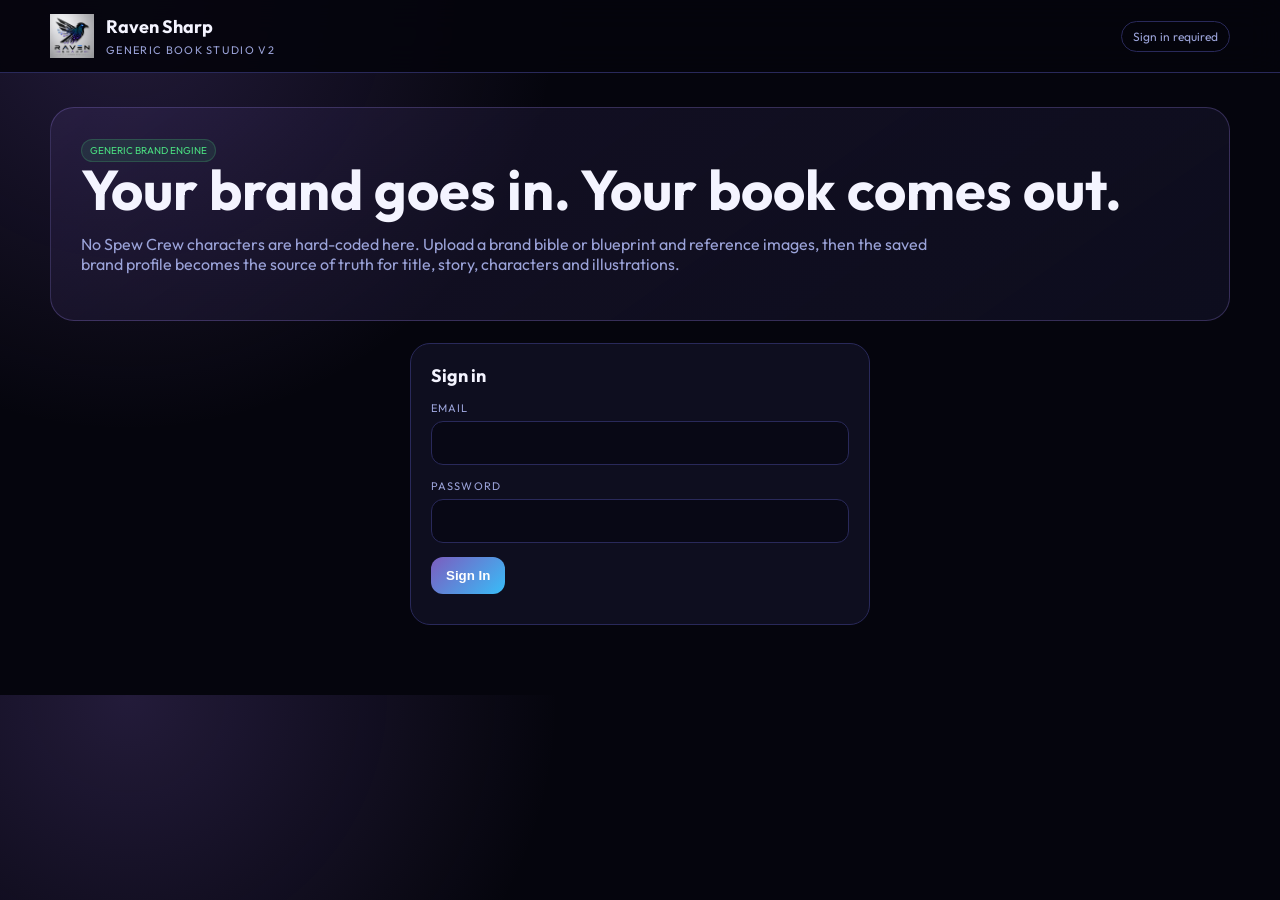
==== studio-v2.html @ b2582fce "Add generic brand-aware Book Creator studio frontend" ====
<!doctype html>
<html lang="en">
<head>
<meta charset="utf-8"><meta name="viewport" content="width=device-width,initial-scale=1">
<title>Raven Sharp Book Studio v2</title>
<link href="https://fonts.googleapis.com/css2?family=Outfit:wght@400;500;600;700;800;900&display=swap" rel="stylesheet">
<style>
:root{--bg:#05050d;--panel:#0e0e1f;--panel2:#171732;--line:#29295a;--text:#f4f4ff;--muted:#9ba3d9;--purple:#7c5cbf;--blue:#38bdf8;--gold:#ffc857;--green:#4ade80}*{box-sizing:border-box}body{margin:0;background:radial-gradient(circle at 10% 0,rgba(124,92,191,.25),transparent 32%),var(--bg);color:var(--text);font-family:Outfit,system-ui,sans-serif}.wrap{width:min(1180px,calc(100% - 28px));margin:auto}header{position:sticky;top:0;z-index:20;background:rgba(5,5,13,.92);backdrop-filter:blur(16px);border-bottom:1px solid var(--line)}.nav{min-height:72px;display:flex;align-items:center;gap:12px}.nav img{width:44px;height:44px;object-fit:contain}.brand b{display:block;font-size:18px}.brand span{font-size:11px;color:var(--muted);text-transform:uppercase;letter-spacing:.12em}.pill{margin-left:auto;border:1px solid var(--line);padding:7px 11px;border-radius:999px;color:var(--muted);font-size:12px}main{padding:34px 0 70px}.hero{padding:30px;border:1px solid rgba(167,139,250,.25);background:linear-gradient(145deg,rgba(124,92,191,.13),rgba(14,14,31,.94));border-radius:24px;margin-bottom:22px}.hero h1{font-size:clamp(32px,5vw,56px);line-height:1;margin:0 0 12px}.hero p{color:var(--muted);max-width:850px}.grid{display:grid;grid-template-columns:360px 1fr;gap:18px}.card{background:var(--panel);border:1px solid var(--line);border-radius:20px;padding:20px;margin-bottom:18px}.card h2{font-size:18px;margin:0 0 14px}.label{display:block;font-size:11px;color:var(--muted);text-transform:uppercase;letter-spacing:.1em;margin:14px 0 6px}input,textarea,select{width:100%;background:#080815;border:1px solid var(--line);color:var(--text);border-radius:12px;padding:11px 12px;font:inherit}textarea{min-height:110px;resize:vertical}.row{display:flex;gap:9px;flex-wrap:wrap}.btn{border:0;border-radius:12px;padding:11px 15px;font-weight:800;background:linear-gradient(135deg,var(--purple),var(--blue));color:#fff;cursor:pointer}.btn.secondary{background:#17172b;border:1px solid var(--line);color:var(--text)}.btn:disabled{opacity:.45}.hidden{display:none}.notice{padding:12px;border-radius:12px;background:rgba(255,200,87,.08);border:1px solid rgba(255,200,87,.22);color:#ffe3a1;font-size:12px;margin:12px 0}.status{font-size:12px;color:var(--muted);margin-top:10px;white-space:pre-wrap}.progress{height:7px;background:#17172b;border-radius:99px;overflow:hidden;margin:10px 0}.progress i{display:block;height:100%;background:linear-gradient(90deg,var(--purple),var(--blue));width:0%;transition:.3s}.refs{display:grid;grid-template-columns:repeat(3,1fr);gap:8px;margin-top:10px}.ref{border:1px solid var(--line);border-radius:12px;padding:6px}.ref img{width:100%;aspect-ratio:1;object-fit:cover;border-radius:8px}.pages{display:grid;gap:12px}.page{border:1px solid var(--line);background:#080815;border-radius:16px;padding:14px;display:grid;grid-template-columns:150px 1fr;gap:14px}.page img{width:150px;height:150px;object-fit:cover;border-radius:12px;background:#111}.page textarea{min-height:85px}.tag{display:inline-flex;background:rgba(74,222,128,.1);color:var(--green);border:1px solid rgba(74,222,128,.2);border-radius:999px;padding:4px 8px;font-size:10px}@media(max-width:850px){.grid{grid-template-columns:1fr}.page{grid-template-columns:1fr}.page img{width:100%;height:auto;aspect-ratio:1}}
</style>
</head>
<body>
<header><div class="wrap nav"><img src="/brands/ravenSharpLogo.png" alt="Raven Sharp"><div class="brand"><b>Raven Sharp</b><span>Generic Book Studio v2</span></div><div class="pill" id="user-pill">Checking account…</div></div></header>
<main class="wrap">
<section class="hero"><span class="tag">GENERIC BRAND ENGINE</span><h1>Your brand goes in. Your book comes out.</h1><p>No Spew Crew characters are hard-coded here. Upload a brand bible or blueprint and reference images, then the saved brand profile becomes the source of truth for title, story, characters and illustrations.</p></section>
<div id="login-card" class="card hidden" style="max-width:460px;margin:auto"><h2>Sign in</h2><label class="label">Email</label><input id="email" type="email"><label class="label">Password</label><input id="password" type="password"><button class="btn" style="margin-top:14px" onclick="login()">Sign In</button><div class="status" id="login-status"></div></div>
<div id="studio" class="grid hidden">
<aside>
<section class="card"><h2>1. Brand profile</h2><label class="label">Saved brand</label><select id="brand-select" onchange="selectBrand()"></select><button class="btn secondary" style="margin-top:9px" onclick="toggleBrandForm()">+ New / edit brand</button><div id="brand-form" class="hidden"><label class="label">Brand name</label><input id="brand-name"><label class="label">Brand bible / rules</label><textarea id="brand-bible"></textarea><div class="row"><div style="flex:1"><label class="label">Primary</label><input type="color" id="primary" value="#7c5cbf"></div><div style="flex:1"><label class="label">Secondary</label><input type="color" id="secondary" value="#38bdf8"></div></div><button class="btn" style="margin-top:10px" onclick="saveBrand()">Save Brand</button></div>
<label class="label">Upload brand bible / blueprint</label><input id="bible-file" type="file" accept=".pdf,.docx,.txt,.md,.json"><button class="btn secondary" style="margin-top:8px" onclick="uploadBible()">Read & Attach Blueprint</button>
<label class="label">Upload reference image</label><input id="ref-file" type="file" accept="image/*"><input id="ref-name" placeholder="Character / style / product name" style="margin-top:7px"><input id="ref-desc" placeholder="Exact visual details to preserve" style="margin-top:7px"><button class="btn secondary" style="margin-top:8px" onclick="uploadReference()">Add Reference</button><div class="refs" id="refs"></div>
<div class="notice">Reference images are used as visual anchors. The written brand bible controls voice, audience, canon, colours and do/don't rules.</div></section>
</aside>
<section>
<div class="card"><h2>2. Create the book</h2><div class="row"><div style="flex:1"><label class="label">Reader / age</label><input id="audience" placeholder="e.g. ages 4–7"></div><div style="width:140px"><label class="label">Pages</label><input id="page-count" type="number" min="4" max="30" value="12"></div></div><label class="label">Book idea</label><textarea id="idea" placeholder="Describe the story, learning goal, theme or book concept. The selected brand bible and reference images will be applied automatically."></textarea><label style="display:flex;align-items:center;gap:8px;color:var(--muted);font-size:13px;margin:10px 0"><input id="make-images" type="checkbox" checked style="width:auto"> Generate illustrations now</label><button class="btn" id="generate-btn" onclick="generateBook()">Generate Brand-Aligned Book</button><div class="progress"><i id="bar"></i></div><div class="status" id="status"></div></div>
<div class="card hidden" id="book-card"><div class="row" style="align-items:center"><div style="flex:1"><label class="label">Book title</label><input id="book-title"></div><button class="btn secondary" onclick="saveBook()">Save Book</button><button class="btn" onclick="sendToVideo()">Send to Video Creator →</button></div><div class="pages" id="pages"></div></div>
</section>
</div>
</main>
<script>
const API='https://web-production-912b2.up.railway.app/api';let user=null,profiles=[],selectedProfile=null,draft=null,savedBookId=null;
const $=id=>document.getElementById(id);async function api(path,opts={}){const r=await fetch(API+path,{credentials:'include',...opts,headers:{'Content-Type':'application/json',...(opts.headers||{})}});const d=await r.json().catch(()=>({}));if(!r.ok)throw new Error(d.detail||d.message||('Request failed '+r.status));return d}
function status(t,p){$('status').textContent=t||'';if(p!=null)$('bar').style.width=p+'%'}function esc(s){return String(s||'').replace(/[&<>"']/g,c=>({'&':'&amp;','<':'&lt;','>':'&gt;','"':'&quot;',"'":'&#39;'}[c]))}function b64(file){return new Promise((ok,no)=>{const r=new FileReader();r.onload=()=>ok(String(r.result).split(',')[1]);r.onerror=no;r.readAsDataURL(file)})}
function cleanJSON(raw){let s=String(raw||'').trim().replace(/^```(?:json)?/i,'').replace(/```$/,'').trim();const a=s.indexOf('{'),b=s.lastIndexOf('}');if(a>=0&&b>a)s=s.slice(a,b+1);return JSON.parse(s)}function cleanTitle(raw){return String(raw||'').trim().replace(/^```(?:text|markdown)?/i,'').replace(/```$/,'').split(/\r?\n/).map(x=>x.trim()).find(Boolean)?.replace(/^\s*[-•>#]+\s*/,'').replace(/^\*{1,3}|\*{1,3}$/g,'').replace(/^(?:suggested\s+)?(?:book\s+)?title\s*[:\-–—]\s*/i,'').replace(/^[`"'“”‘’*_~#\s]+|[`"'“”‘’*_~#\s]+$/g,'').trim().slice(0,60)||'Untitled Book'}
async function init(){try{user=await api('/auth/me');$('user-pill').textContent=user.email;$('studio').classList.remove('hidden');await loadProfiles()}catch(e){$('user-pill').textContent='Sign in required';$('login-card').classList.remove('hidden')}}async function login(){try{await api('/auth/login',{method:'POST',body:JSON.stringify({email:$('email').value,password:$('password').value})});location.reload()}catch(e){$('login-status').textContent=e.message}}
async function loadProfiles(){profiles=await api('/brand-profiles');$('brand-select').innerHTML='<option value="">Choose a brand…</option>'+profiles.map(p=>`<option value="${p.id}">${esc(p.name)}</option>`).join('');if(profiles.length){$('brand-select').value=profiles[0].id;selectBrand()}}function selectBrand(){selectedProfile=profiles.find(p=>p.id===$('brand-select').value)||null;if(selectedProfile){$('brand-name').value=selectedProfile.name||'';$('brand-bible').value=selectedProfile.brand_bible||'';$('primary').value=selectedProfile.primary_color||'#7c5cbf';$('secondary').value=selectedProfile.secondary_color||'#38bdf8'}renderRefs()}function toggleBrandForm(){$('brand-form').classList.toggle('hidden')}
async function saveBrand(){try{const body={name:$('brand-name').value.trim(),brand_bible:$('brand-bible').value.trim(),primary_color:$('primary').value,secondary_color:$('secondary').value,logo_url:selectedProfile?.logo_url||null,characters:selectedProfile?.characters||[]};if(!body.name)throw new Error('Brand name required');if(selectedProfile)await api('/brand-profiles/'+selectedProfile.id,{method:'PUT',body:JSON.stringify(body)});else await api('/brand-profiles',{method:'POST',body:JSON.stringify(body)});await loadProfiles();$('brand-form').classList.add('hidden')}catch(e){alert(e.message)}}
async function uploadBible(){try{if(!selectedProfile)throw new Error('Choose a brand first');const f=$('bible-file').files[0];if(!f)throw new Error('Choose a PDF, DOCX, TXT, MD or JSON file');status('Reading brand blueprint…',5);await api('/v2/brand-profiles/'+selectedProfile.id+'/upload-document',{method:'POST',body:JSON.stringify({filename:f.name,mime:f.type||'application/octet-stream',content_base64:await b64(f),append:true})});await loadProfiles();$('brand-select').value=selectedProfile.id;selectBrand();status('Brand blueprint attached and now part of generation context.',10)}catch(e){status('Blueprint failed: '+e.message,0)}}
async function uploadReference(){try{if(!selectedProfile)throw new Error('Choose a brand first');const f=$('ref-file').files[0];if(!f)throw new Error('Choose an image');const up=await api('/brand-profiles/'+selectedProfile.id+'/upload-asset',{method:'POST',body:JSON.stringify({image_base64:await b64(f),mime:f.type||'image/png',filename:f.name})});const chars=[...(selectedProfile.characters||[]),{name:$('ref-name').value||f.name,description:$('ref-desc').value||'Uploaded visual reference. Preserve appearance and style.',image_url:up.url}];await api('/brand-profiles/'+selectedProfile.id,{method:'PUT',body:JSON.stringify({name:selectedProfile.name,brand_bible:selectedProfile.brand_bible||'',primary_color:selectedProfile.primary_color,secondary_color:selectedProfile.secondary_color,logo_url:selectedProfile.logo_url,characters:chars})});await loadProfiles();$('brand-select').value=selectedProfile.id;selectBrand()}catch(e){alert(e.message)}}function renderRefs(){const refs=selectedProfile?.characters||[];$('refs').innerHTML=refs.filter(x=>x.image_url).map(x=>`<div class="ref"><img src="${x.image_url}" alt=""><small>${esc(x.name)}</small></div>`).join('')}
async function generateBook(){if(!selectedProfile)return status('Choose a brand profile first.',0);const idea=$('idea').value.trim(),aud=$('audience').value.trim(),count=Math.max(4,Math.min(30,Number($('page-count').value)||12));if(!idea)return status('Enter a book idea.',0);$('generate-btn').disabled=true;$('book-card').classList.add('hidden');savedBookId=null;try{status('Writing story from the selected brand bible…',15);const prompt=`Create a complete illustrated children's book plan. Reader: ${aud||'general children'}. Concept: ${idea}. Exactly ${count} interior pages. The saved brand profile is authoritative. Do not invent changes that contradict its brand bible or established character descriptions. Return STRICT JSON ONLY: {"title":"clean title only","pages":[{"text":"page narration/text","image_prompt":"illustration prompt describing only this page while preserving established characters and visual style"}]}. Do not use markdown.`;const r=await api('/generate/text',{method:'POST',body:JSON.stringify({prompt,brand_profile_id:selectedProfile.id})});const plan=cleanJSON(r.text);draft={title:cleanTitle(plan.title),pages:(plan.pages||[]).slice(0,count).map(p=>({text:p.text||'',image_prompt:p.image_prompt||'',image_url:null}))};$('book-title').value=draft.title;renderPages();$('book-card').classList.remove('hidden');if($('make-images').checked){const ref=(selectedProfile.characters||[]).find(x=>x.image_url)?.image_url||null;for(let i=0;i<draft.pages.length;i++){status(`Illustrating page ${i+1}/${draft.pages.length}…`,25+Math.round(i/draft.pages.length*55));const im=await api('/generate/image',{method:'POST',body:JSON.stringify({prompt:draft.pages[i].image_prompt,brand_profile_id:selectedProfile.id,character_ref_url:ref})});if(im.imageB64){const up=await api('/brand-profiles/'+selectedProfile.id+'/upload-asset',{method:'POST',body:JSON.stringify({image_base64:im.imageB64,mime:'image/png',filename:`book-${Date.now()}-page-${i+1}.png`})});draft.pages[i].image_url=up.url;renderPages()}}}status('Book draft ready. Review text/images, then save or send to Video Creator.',90)}catch(e){status('Generation failed: '+e.message,0)}finally{$('generate-btn').disabled=false}}
function renderPages(){$('pages').innerHTML=(draft?.pages||[]).map((p,i)=>`<div class="page"><div>${p.image_url?`<img src="${p.image_url}" alt="Page ${i+1}">`:'<div style="height:150px;border:1px dashed var(--line);border-radius:12px;display:grid;place-items:center;color:var(--muted)">No image</div>'}</div><div><b>Page ${i+1}</b><textarea oninput="draft.pages[${i}].text=this.value">${esc(p.text)}</textarea><details><summary style="color:var(--muted);font-size:12px;cursor:pointer">Illustration prompt</summary><textarea oninput="draft.pages[${i}].image_prompt=this.value">${esc(p.image_prompt)}</textarea></details></div></div>`).join('')}
async function saveBook(){try{if(!draft)throw new Error('Generate a book first');draft.title=cleanTitle($('book-title').value);const payload={title:draft.title,brand_profile_id:selectedProfile.id,output_format:'digital',pages:draft.pages.map(p=>({text:p.text,image_url:p.image_url}))};if(savedBookId){await api('/books/'+savedBookId,{method:'PUT',body:JSON.stringify(payload)})}else{const b=await api('/books',{method:'POST',body:JSON.stringify(payload)});savedBookId=b.id||b.book?.id}status('Book saved.',95)}catch(e){status('Save failed: '+e.message,0)}}
async function sendToVideo(){try{if(!savedBookId)await saveBook();if(!savedBookId)throw new Error('Book must be saved before handoff');status('Packaging book for Video Creator…',96);const h=await api('/v2/books/'+savedBookId+'/video-handoff',{method:'POST',body:'{}'});location.href=h.target_url}catch(e){status('Video handoff failed: '+e.message,0)}}
init();
</script>
</body></html>
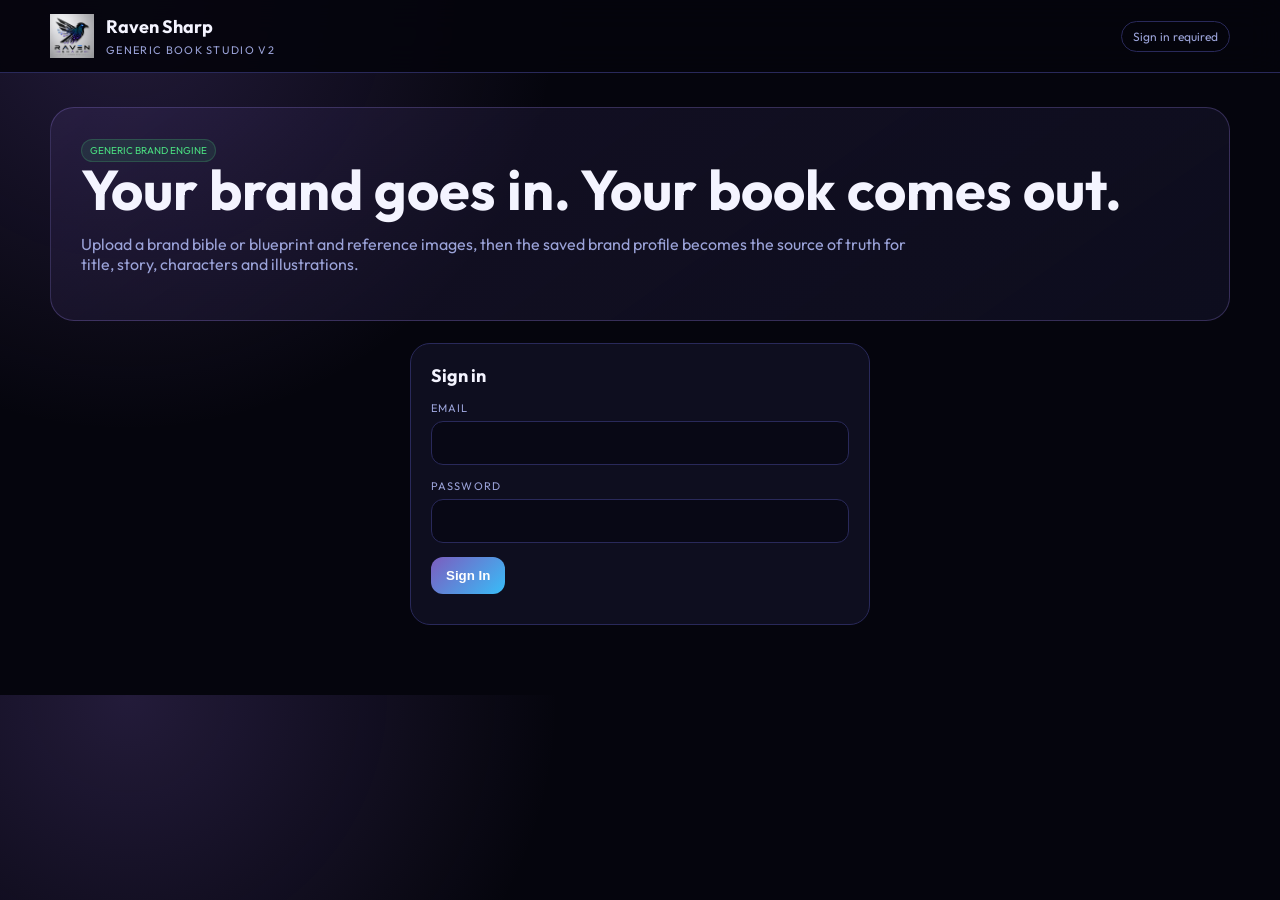
==== commit 4e353fc3: "Remove legacy brand copy from Book Studio" ====
--- a/studio-v2.html
+++ b/studio-v2.html
@@ -1,45 +1,57 @@
-<!doctype html>
-<html lang="en">
-<head>
-<meta charset="utf-8"><meta name="viewport" content="width=device-width,initial-scale=1">
-<title>Raven Sharp Book Studio v2</title>
-<link href="https://fonts.googleapis.com/css2?family=Outfit:wght@400;500;600;700;800;900&display=swap" rel="stylesheet">
-<style>
-:root{--bg:#05050d;--panel:#0e0e1f;--panel2:#171732;--line:#29295a;--text:#f4f4ff;--muted:#9ba3d9;--purple:#7c5cbf;--blue:#38bdf8;--gold:#ffc857;--green:#4ade80}*{box-sizing:border-box}body{margin:0;background:radial-gradient(circle at 10% 0,rgba(124,92,191,.25),transparent 32%),var(--bg);color:var(--text);font-family:Outfit,system-ui,sans-serif}.wrap{width:min(1180px,calc(100% - 28px));margin:auto}header{position:sticky;top:0;z-index:20;background:rgba(5,5,13,.92);backdrop-filter:blur(16px);border-bottom:1px solid var(--line)}.nav{min-height:72px;display:flex;align-items:center;gap:12px}.nav img{width:44px;height:44px;object-fit:contain}.brand b{display:block;font-size:18px}.brand span{font-size:11px;color:var(--muted);text-transform:uppercase;letter-spacing:.12em}.pill{margin-left:auto;border:1px solid var(--line);padding:7px 11px;border-radius:999px;color:var(--muted);font-size:12px}main{padding:34px 0 70px}.hero{padding:30px;border:1px solid rgba(167,139,250,.25);background:linear-gradient(145deg,rgba(124,92,191,.13),rgba(14,14,31,.94));border-radius:24px;margin-bottom:22px}.hero h1{font-size:clamp(32px,5vw,56px);line-height:1;margin:0 0 12px}.hero p{color:var(--muted);max-width:850px}.grid{display:grid;grid-template-columns:360px 1fr;gap:18px}.card{background:var(--panel);border:1px solid var(--line);border-radius:20px;padding:20px;margin-bottom:18px}.card h2{font-size:18px;margin:0 0 14px}.label{display:block;font-size:11px;color:var(--muted);text-transform:uppercase;letter-spacing:.1em;margin:14px 0 6px}input,textarea,select{width:100%;background:#080815;border:1px solid var(--line);color:var(--text);border-radius:12px;padding:11px 12px;font:inherit}textarea{min-height:110px;resize:vertical}.row{display:flex;gap:9px;flex-wrap:wrap}.btn{border:0;border-radius:12px;padding:11px 15px;font-weight:800;background:linear-gradient(135deg,var(--purple),var(--blue));color:#fff;cursor:pointer}.btn.secondary{background:#17172b;border:1px solid var(--line);color:var(--text)}.btn:disabled{opacity:.45}.hidden{display:none}.notice{padding:12px;border-radius:12px;background:rgba(255,200,87,.08);border:1px solid rgba(255,200,87,.22);color:#ffe3a1;font-size:12px;margin:12px 0}.status{font-size:12px;color:var(--muted);margin-top:10px;white-space:pre-wrap}.progress{height:7px;background:#17172b;border-radius:99px;overflow:hidden;margin:10px 0}.progress i{display:block;height:100%;background:linear-gradient(90deg,var(--purple),var(--blue));width:0%;transition:.3s}.refs{display:grid;grid-template-columns:repeat(3,1fr);gap:8px;margin-top:10px}.ref{border:1px solid var(--line);border-radius:12px;padding:6px}.ref img{width:100%;aspect-ratio:1;object-fit:cover;border-radius:8px}.pages{display:grid;gap:12px}.page{border:1px solid var(--line);background:#080815;border-radius:16px;padding:14px;display:grid;grid-template-columns:150px 1fr;gap:14px}.page img{width:150px;height:150px;object-fit:cover;border-radius:12px;background:#111}.page textarea{min-height:85px}.tag{display:inline-flex;background:rgba(74,222,128,.1);color:var(--green);border:1px solid rgba(74,222,128,.2);border-radius:999px;padding:4px 8px;font-size:10px}@media(max-width:850px){.grid{grid-template-columns:1fr}.page{grid-template-columns:1fr}.page img{width:100%;height:auto;aspect-ratio:1}}
-</style>
-</head>
-<body>
-<header><div class="wrap nav"><img src="/brands/ravenSharpLogo.png" alt="Raven Sharp"><div class="brand"><b>Raven Sharp</b><span>Generic Book Studio v2</span></div><div class="pill" id="user-pill">Checking account…</div></div></header>
-<main class="wrap">
-<section class="hero"><span class="tag">GENERIC BRAND ENGINE</span><h1>Your brand goes in. Your book comes out.</h1><p>No Spew Crew characters are hard-coded here. Upload a brand bible or blueprint and reference images, then the saved brand profile becomes the source of truth for title, story, characters and illustrations.</p></section>
-<div id="login-card" class="card hidden" style="max-width:460px;margin:auto"><h2>Sign in</h2><label class="label">Email</label><input id="email" type="email"><label class="label">Password</label><input id="password" type="password"><button class="btn" style="margin-top:14px" onclick="login()">Sign In</button><div class="status" id="login-status"></div></div>
-<div id="studio" class="grid hidden">
-<aside>
-<section class="card"><h2>1. Brand profile</h2><label class="label">Saved brand</label><select id="brand-select" onchange="selectBrand()"></select><button class="btn secondary" style="margin-top:9px" onclick="toggleBrandForm()">+ New / edit brand</button><div id="brand-form" class="hidden"><label class="label">Brand name</label><input id="brand-name"><label class="label">Brand bible / rules</label><textarea id="brand-bible"></textarea><div class="row"><div style="flex:1"><label class="label">Primary</label><input type="color" id="primary" value="#7c5cbf"></div><div style="flex:1"><label class="label">Secondary</label><input type="color" id="secondary" value="#38bdf8"></div></div><button class="btn" style="margin-top:10px" onclick="saveBrand()">Save Brand</button></div>
-<label class="label">Upload brand bible / blueprint</label><input id="bible-file" type="file" accept=".pdf,.docx,.txt,.md,.json"><button class="btn secondary" style="margin-top:8px" onclick="uploadBible()">Read & Attach Blueprint</button>
-<label class="label">Upload reference image</label><input id="ref-file" type="file" accept="image/*"><input id="ref-name" placeholder="Character / style / product name" style="margin-top:7px"><input id="ref-desc" placeholder="Exact visual details to preserve" style="margin-top:7px"><button class="btn secondary" style="margin-top:8px" onclick="uploadReference()">Add Reference</button><div class="refs" id="refs"></div>
-<div class="notice">Reference images are used as visual anchors. The written brand bible controls voice, audience, canon, colours and do/don't rules.</div></section>
-</aside>
-<section>
-<div class="card"><h2>2. Create the book</h2><div class="row"><div style="flex:1"><label class="label">Reader / age</label><input id="audience" placeholder="e.g. ages 4–7"></div><div style="width:140px"><label class="label">Pages</label><input id="page-count" type="number" min="4" max="30" value="12"></div></div><label class="label">Book idea</label><textarea id="idea" placeholder="Describe the story, learning goal, theme or book concept. The selected brand bible and reference images will be applied automatically."></textarea><label style="display:flex;align-items:center;gap:8px;color:var(--muted);font-size:13px;margin:10px 0"><input id="make-images" type="checkbox" checked style="width:auto"> Generate illustrations now</label><button class="btn" id="generate-btn" onclick="generateBook()">Generate Brand-Aligned Book</button><div class="progress"><i id="bar"></i></div><div class="status" id="status"></div></div>
-<div class="card hidden" id="book-card"><div class="row" style="align-items:center"><div style="flex:1"><label class="label">Book title</label><input id="book-title"></div><button class="btn secondary" onclick="saveBook()">Save Book</button><button class="btn" onclick="sendToVideo()">Send to Video Creator →</button></div><div class="pages" id="pages"></div></div>
-</section>
-</div>
-</main>
-<script>
-const API='https://web-production-912b2.up.railway.app/api';let user=null,profiles=[],selectedProfile=null,draft=null,savedBookId=null;
-const $=id=>document.getElementById(id);async function api(path,opts={}){const r=await fetch(API+path,{credentials:'include',...opts,headers:{'Content-Type':'application/json',...(opts.headers||{})}});const d=await r.json().catch(()=>({}));if(!r.ok)throw new Error(d.detail||d.message||('Request failed '+r.status));return d}
-function status(t,p){$('status').textContent=t||'';if(p!=null)$('bar').style.width=p+'%'}function esc(s){return String(s||'').replace(/[&<>"']/g,c=>({'&':'&amp;','<':'&lt;','>':'&gt;','"':'&quot;',"'":'&#39;'}[c]))}function b64(file){return new Promise((ok,no)=>{const r=new FileReader();r.onload=()=>ok(String(r.result).split(',')[1]);r.onerror=no;r.readAsDataURL(file)})}
-function cleanJSON(raw){let s=String(raw||'').trim().replace(/^```(?:json)?/i,'').replace(/```$/,'').trim();const a=s.indexOf('{'),b=s.lastIndexOf('}');if(a>=0&&b>a)s=s.slice(a,b+1);return JSON.parse(s)}function cleanTitle(raw){return String(raw||'').trim().replace(/^```(?:text|markdown)?/i,'').replace(/```$/,'').split(/\r?\n/).map(x=>x.trim()).find(Boolean)?.replace(/^\s*[-•>#]+\s*/,'').replace(/^\*{1,3}|\*{1,3}$/g,'').replace(/^(?:suggested\s+)?(?:book\s+)?title\s*[:\-–—]\s*/i,'').replace(/^[`"'“”‘’*_~#\s]+|[`"'“”‘’*_~#\s]+$/g,'').trim().slice(0,60)||'Untitled Book'}
-async function init(){try{user=await api('/auth/me');$('user-pill').textContent=user.email;$('studio').classList.remove('hidden');await loadProfiles()}catch(e){$('user-pill').textContent='Sign in required';$('login-card').classList.remove('hidden')}}async function login(){try{await api('/auth/login',{method:'POST',body:JSON.stringify({email:$('email').value,password:$('password').value})});location.reload()}catch(e){$('login-status').textContent=e.message}}
-async function loadProfiles(){profiles=await api('/brand-profiles');$('brand-select').innerHTML='<option value="">Choose a brand…</option>'+profiles.map(p=>`<option value="${p.id}">${esc(p.name)}</option>`).join('');if(profiles.length){$('brand-select').value=profiles[0].id;selectBrand()}}function selectBrand(){selectedProfile=profiles.find(p=>p.id===$('brand-select').value)||null;if(selectedProfile){$('brand-name').value=selectedProfile.name||'';$('brand-bible').value=selectedProfile.brand_bible||'';$('primary').value=selectedProfile.primary_color||'#7c5cbf';$('secondary').value=selectedProfile.secondary_color||'#38bdf8'}renderRefs()}function toggleBrandForm(){$('brand-form').classList.toggle('hidden')}
-async function saveBrand(){try{const body={name:$('brand-name').value.trim(),brand_bible:$('brand-bible').value.trim(),primary_color:$('primary').value,secondary_color:$('secondary').value,logo_url:selectedProfile?.logo_url||null,characters:selectedProfile?.characters||[]};if(!body.name)throw new Error('Brand name required');if(selectedProfile)await api('/brand-profiles/'+selectedProfile.id,{method:'PUT',body:JSON.stringify(body)});else await api('/brand-profiles',{method:'POST',body:JSON.stringify(body)});await loadProfiles();$('brand-form').classList.add('hidden')}catch(e){alert(e.message)}}
-async function uploadBible(){try{if(!selectedProfile)throw new Error('Choose a brand first');const f=$('bible-file').files[0];if(!f)throw new Error('Choose a PDF, DOCX, TXT, MD or JSON file');status('Reading brand blueprint…',5);await api('/v2/brand-profiles/'+selectedProfile.id+'/upload-document',{method:'POST',body:JSON.stringify({filename:f.name,mime:f.type||'application/octet-stream',content_base64:await b64(f),append:true})});await loadProfiles();$('brand-select').value=selectedProfile.id;selectBrand();status('Brand blueprint attached and now part of generation context.',10)}catch(e){status('Blueprint failed: '+e.message,0)}}
-async function uploadReference(){try{if(!selectedProfile)throw new Error('Choose a brand first');const f=$('ref-file').files[0];if(!f)throw new Error('Choose an image');const up=await api('/brand-profiles/'+selectedProfile.id+'/upload-asset',{method:'POST',body:JSON.stringify({image_base64:await b64(f),mime:f.type||'image/png',filename:f.name})});const chars=[...(selectedProfile.characters||[]),{name:$('ref-name').value||f.name,description:$('ref-desc').value||'Uploaded visual reference. Preserve appearance and style.',image_url:up.url}];await api('/brand-profiles/'+selectedProfile.id,{method:'PUT',body:JSON.stringify({name:selectedProfile.name,brand_bible:selectedProfile.brand_bible||'',primary_color:selectedProfile.primary_color,secondary_color:selectedProfile.secondary_color,logo_url:selectedProfile.logo_url,characters:chars})});await loadProfiles();$('brand-select').value=selectedProfile.id;selectBrand()}catch(e){alert(e.message)}}function renderRefs(){const refs=selectedProfile?.characters||[];$('refs').innerHTML=refs.filter(x=>x.image_url).map(x=>`<div class="ref"><img src="${x.image_url}" alt=""><small>${esc(x.name)}</small></div>`).join('')}
-async function generateBook(){if(!selectedProfile)return status('Choose a brand profile first.',0);const idea=$('idea').value.trim(),aud=$('audience').value.trim(),count=Math.max(4,Math.min(30,Number($('page-count').value)||12));if(!idea)return status('Enter a book idea.',0);$('generate-btn').disabled=true;$('book-card').classList.add('hidden');savedBookId=null;try{status('Writing story from the selected brand bible…',15);const prompt=`Create a complete illustrated children's book plan. Reader: ${aud||'general children'}. Concept: ${idea}. Exactly ${count} interior pages. The saved brand profile is authoritative. Do not invent changes that contradict its brand bible or established character descriptions. Return STRICT JSON ONLY: {"title":"clean title only","pages":[{"text":"page narration/text","image_prompt":"illustration prompt describing only this page while preserving established characters and visual style"}]}. Do not use markdown.`;const r=await api('/generate/text',{method:'POST',body:JSON.stringify({prompt,brand_profile_id:selectedProfile.id})});const plan=cleanJSON(r.text);draft={title:cleanTitle(plan.title),pages:(plan.pages||[]).slice(0,count).map(p=>({text:p.text||'',image_prompt:p.image_prompt||'',image_url:null}))};$('book-title').value=draft.title;renderPages();$('book-card').classList.remove('hidden');if($('make-images').checked){const ref=(selectedProfile.characters||[]).find(x=>x.image_url)?.image_url||null;for(let i=0;i<draft.pages.length;i++){status(`Illustrating page ${i+1}/${draft.pages.length}…`,25+Math.round(i/draft.pages.length*55));const im=await api('/generate/image',{method:'POST',body:JSON.stringify({prompt:draft.pages[i].image_prompt,brand_profile_id:selectedProfile.id,character_ref_url:ref})});if(im.imageB64){const up=await api('/brand-profiles/'+selectedProfile.id+'/upload-asset',{method:'POST',body:JSON.stringify({image_base64:im.imageB64,mime:'image/png',filename:`book-${Date.now()}-page-${i+1}.png`})});draft.pages[i].image_url=up.url;renderPages()}}}status('Book draft ready. Review text/images, then save or send to Video Creator.',90)}catch(e){status('Generation failed: '+e.message,0)}finally{$('generate-btn').disabled=false}}
-function renderPages(){$('pages').innerHTML=(draft?.pages||[]).map((p,i)=>`<div class="page"><div>${p.image_url?`<img src="${p.image_url}" alt="Page ${i+1}">`:'<div style="height:150px;border:1px dashed var(--line);border-radius:12px;display:grid;place-items:center;color:var(--muted)">No image</div>'}</div><div><b>Page ${i+1}</b><textarea oninput="draft.pages[${i}].text=this.value">${esc(p.text)}</textarea><details><summary style="color:var(--muted);font-size:12px;cursor:pointer">Illustration prompt</summary><textarea oninput="draft.pages[${i}].image_prompt=this.value">${esc(p.image_prompt)}</textarea></details></div></div>`).join('')}
-async function saveBook(){try{if(!draft)throw new Error('Generate a book first');draft.title=cleanTitle($('book-title').value);const payload={title:draft.title,brand_profile_id:selectedProfile.id,output_format:'digital',pages:draft.pages.map(p=>({text:p.text,image_url:p.image_url}))};if(savedBookId){await api('/books/'+savedBookId,{method:'PUT',body:JSON.stringify(payload)})}else{const b=await api('/books',{method:'POST',body:JSON.stringify(payload)});savedBookId=b.id||b.book?.id}status('Book saved.',95)}catch(e){status('Save failed: '+e.message,0)}}
-async function sendToVideo(){try{if(!savedBookId)await saveBook();if(!savedBookId)throw new Error('Book must be saved before handoff');status('Packaging book for Video Creator…',96);const h=await api('/v2/books/'+savedBookId+'/video-handoff',{method:'POST',body:'{}'});location.href=h.target_url}catch(e){status('Video handoff failed: '+e.message,0)}}
-init();
-</script>
-</body></html>
+<!doctype html>
+<html lang="en">
+<head>
+<meta charset="utf-8"><meta name="viewport" content="width=device-width,initial-scale=1">
+<title>Raven Sharp Book Studio v2</title>
+<link href="https://fonts.googleapis.com/css2?family=Outfit:wght@400;500;600;700;800;900&display=swap" rel="stylesheet">
+<style>
+:root{--bg:#05050d;--panel:#0e0e1f;--panel2:#171732;--line:#29295a;--text:#f4f4ff;--muted:#9ba3d9;--purple:#7c5cbf;--blue:#38bdf8;--gold:#ffc857;--green:#4ade80}*{box-sizing:border-box}body{margin:0;background:radial-gradient(circle at 10% 0,rgba(124,92,191,.25),transparent 32%),var(--bg);color:var(--text);font-family:Outfit,system-ui,sans-serif}.wrap{width:min(1180px,calc(100% - 28px));margin:auto}header{position:sticky;top:0;z-index:20;background:rgba(5,5,13,.92);backdrop-filter:blur(16px);border-bottom:1px solid var(--line)}.nav{min-height:72px;display:flex;align-items:center;gap:12px}.nav img{width:44px;height:44px;object-fit:contain}.brand b{display:block;font-size:18px}.brand span{font-size:11px;color:var(--muted);text-transform:uppercase;letter-spacing:.12em}.pill{margin-left:auto;border:1px solid var(--line);padding:7px 11px;border-radius:999px;color:var(--muted);font-size:12px}main{padding:34px 0 70px}.hero{padding:30px;border:1px solid rgba(167,139,250,.25);background:linear-gradient(145deg,rgba(124,92,191,.13),rgba(14,14,31,.94));border-radius:24px;margin-bottom:22px}.hero h1{font-size:clamp(32px,5vw,56px);line-height:1;margin:0 0 12px}.hero p{color:var(--muted);max-width:850px}.grid{display:grid;grid-template-columns:360px 1fr;gap:18px}.card{background:var(--panel);border:1px solid var(--line);border-radius:20px;padding:20px;margin-bottom:18px}.card h2{font-size:18px;margin:0 0 14px}.label{display:block;font-size:11px;color:var(--muted);text-transform:uppercase;letter-spacing:.1em;margin:14px 0 6px}input,textarea,select{width:100%;background:#080815;border:1px solid var(--line);color:var(--text);border-radius:12px;padding:11px 12px;font:inherit}textarea{min-height:110px;resize:vertical}.row{display:flex;gap:9px;flex-wrap:wrap}.btn{border:0;border-radius:12px;padding:11px 15px;font-weight:800;background:linear-gradient(135deg,var(--purple),var(--blue));color:#fff;cursor:pointer}.btn.secondary{background:#17172b;border:1px solid var(--line);color:var(--text)}.btn:disabled{opacity:.45;cursor:not-allowed}.hidden{display:none}.notice{padding:12px;border-radius:12px;background:rgba(255,200,87,.08);border:1px solid rgba(255,200,87,.22);color:#ffe3a1;font-size:12px;margin:12px 0}.status{font-size:12px;color:var(--muted);margin-top:10px;white-space:pre-wrap}.progress{height:7px;background:#17172b;border-radius:99px;overflow:hidden;margin:10px 0}.progress i{display:block;height:100%;background:linear-gradient(90deg,var(--purple),var(--blue));width:0%;transition:.3s}.refs{display:grid;grid-template-columns:repeat(3,1fr);gap:8px;margin-top:10px}.ref{border:1px solid var(--line);border-radius:12px;padding:6px}.ref img{width:100%;aspect-ratio:1;object-fit:cover;border-radius:8px}.pages{display:grid;gap:12px}.page{border:1px solid var(--line);background:#080815;border-radius:16px;padding:14px;display:grid;grid-template-columns:150px 1fr;gap:14px}.page img{width:150px;height:150px;object-fit:cover;border-radius:12px;background:#111}.page textarea{min-height:85px}.tag{display:inline-flex;background:rgba(74,222,128,.1);color:var(--green);border:1px solid rgba(74,222,128,.2);border-radius:999px;padding:4px 8px;font-size:10px}@media(max-width:850px){.grid{grid-template-columns:1fr}.page{grid-template-columns:1fr}.page img{width:100%;height:auto;aspect-ratio:1}}
+</style>
+</head>
+<body>
+<header><div class="wrap nav"><img src="/brands/ravenSharpLogo.png" alt="Raven Sharp"><div class="brand"><b>Raven Sharp</b><span>Generic Book Studio v2</span></div><div class="pill" id="user-pill">Checking accountâ€¦</div></div></header>
+<main class="wrap">
+<section class="hero"><span class="tag">GENERIC BRAND ENGINE</span><h1>Your brand goes in. Your book comes out.</h1><p>Upload a brand bible or blueprint and reference images, then the saved brand profile becomes the source of truth for title, story, characters and illustrations.</p></section>
+<div id="login-card" class="card hidden" style="max-width:460px;margin:auto"><h2>Sign in</h2><label class="label">Email</label><input id="email" type="email"><label class="label">Password</label><input id="password" type="password"><button class="btn" style="margin-top:14px" onclick="login()">Sign In</button><div class="status" id="login-status"></div></div>
+<div id="studio" class="grid hidden">
+<aside>
+<section class="card"><h2>1. Brand profile</h2><label class="label">Saved brand</label><select id="brand-select" onchange="selectBrand()"></select><button class="btn secondary" style="margin-top:9px" onclick="toggleBrandForm()">+ New / edit brand</button><div id="brand-form" class="hidden"><label class="label">Brand name</label><input id="brand-name"><label class="label">Brand bible / rules</label><textarea id="brand-bible"></textarea><div class="row"><div style="flex:1"><label class="label">Primary</label><input type="color" id="primary" value="#7c5cbf"></div><div style="flex:1"><label class="label">Secondary</label><input type="color" id="secondary" value="#38bdf8"></div></div><button class="btn" style="margin-top:10px" onclick="saveBrand()">Save Brand</button></div>
+<label class="label">Upload brand bible / blueprint</label><input id="bible-file" type="file" accept=".pdf,.docx,.txt,.md,.json"><button class="btn secondary" style="margin-top:8px" onclick="uploadBible()">Read & Attach Blueprint</button>
+<label class="label">Upload reference image</label><input id="ref-file" type="file" accept="image/*"><input id="ref-name" placeholder="Character / style / product name" style="margin-top:7px"><input id="ref-desc" placeholder="Exact visual details to preserve" style="margin-top:7px"><button class="btn secondary" id="ref-upload-btn" style="margin-top:8px" onclick="uploadReference()">Add Reference</button><div class="refs" id="refs"></div>
+<div class="notice">Reference images are used as visual anchors. The written brand bible controls voice, audience, canon, colours and do/don't rules.</div></section>
+</aside>
+<section>
+<div class="card"><h2>2. Create the book</h2><div class="row"><div style="flex:1"><label class="label">Reader / age</label><input id="audience" placeholder="e.g. ages 4â€“7"></div><div style="width:140px"><label class="label">Pages</label><input id="page-count" type="number" min="4" max="30" value="12"></div></div><label class="label">Book idea</label><textarea id="idea" placeholder="Describe the story, learning goal, theme or book concept. The selected brand bible and reference images will be applied automatically."></textarea><label style="display:flex;align-items:center;gap:8px;color:var(--muted);font-size:13px;margin:10px 0"><input id="make-images" type="checkbox" checked style="width:auto"> Generate illustrations now</label><button class="btn" id="generate-btn" onclick="generateBook()">Generate Brand-Aligned Book</button><div class="progress"><i id="bar"></i></div><div class="status" id="status"></div></div>
+<div class="card hidden" id="book-card"><div class="row" style="align-items:center"><div style="flex:1"><label class="label">Book title</label><input id="book-title" maxlength="60"></div><button class="btn secondary" onclick="saveBook()">Save Book</button><button class="btn" onclick="sendToVideo()">Send to Video Creator â†’</button></div><div class="pages" id="pages"></div></div>
+</section>
+</div>
+</main>
+<script>
+const API='https://web-production-912b2.up.railway.app/api';
+let user=null,profiles=[],selectedProfile=null,draft=null,savedBookId=null,refBusy=false;
+const $=id=>document.getElementById(id);
+async function api(path,opts={}){const r=await fetch(API+path,{credentials:'include',...opts,headers:{'Content-Type':'application/json',...(opts.headers||{})}});const d=await r.json().catch(()=>({}));if(!r.ok)throw new Error(d.detail||d.message||('Request failed '+r.status));return d}
+function status(t,p){$('status').textContent=t||'';if(p!=null)$('bar').style.width=p+'%'}
+function esc(s){return String(s||'').replace(/[&<>"']/g,c=>({'&':'&amp;','<':'&lt;','>':'&gt;','"':'&quot;',"'":'&#39;'}[c]))}
+function b64(file){return new Promise((ok,no)=>{const r=new FileReader();r.onload=()=>ok(String(r.result).split(',')[1]);r.onerror=no;r.readAsDataURL(file)})}
+function cleanJSON(raw){let s=String(raw||'').trim().replace(/^```(?:json)?/i,'').replace(/```$/,'').trim();const a=s.indexOf('{'),b=s.lastIndexOf('}');if(a>=0&&b>a)s=s.slice(a,b+1);return JSON.parse(s)}
+function cleanTitle(raw){return String(raw||'').trim().replace(/^```(?:text|markdown)?/i,'').replace(/```$/,'').split(/\r?\n/).map(x=>x.trim()).find(Boolean)?.replace(/^\s*[-â€¢>#]+\s*/,'').replace(/^\*{1,3}|\*{1,3}$/g,'').replace(/^(?:suggested\s+)?(?:book\s+)?title\s*[:\-â€“â€”]\s*/i,'').replace(/^[`"'â€œâ€â€˜â€™*_~#\s]+|[`"'â€œâ€â€˜â€™*_~#\s]+$/g,'').trim().slice(0,60)||'Untitled Book'}
+
+async function init(){try{user=await api('/auth/me');$('user-pill').textContent=user.email;$('studio').classList.remove('hidden');await loadProfiles()}catch(e){$('user-pill').textContent='Sign in required';$('login-card').classList.remove('hidden')}}
+async function login(){try{await api('/auth/login',{method:'POST',body:JSON.stringify({email:$('email').value,password:$('password').value})});location.reload()}catch(e){$('login-status').textContent=e.message}}
+async function loadProfiles(preferredId=null){profiles=await api('/brand-profiles');$('brand-select').innerHTML='<option value="">Choose a brandâ€¦</option>'+profiles.map(p=>`<option value="${esc(p.id)}">${esc(p.name)}</option>`).join('');const nextId=preferredId&&profiles.some(p=>p.id===preferredId)?preferredId:(profiles[0]?.id||'');$('brand-select').value=nextId;selectBrand()}
+function selectBrand(){selectedProfile=profiles.find(p=>p.id===$('brand-select').value)||null;if(selectedProfile){$('brand-name').value=selectedProfile.name||'';$('brand-bible').value=selectedProfile.brand_bible||'';$('primary').value=selectedProfile.primary_color||'#7c5cbf';$('secondary').value=selectedProfile.secondary_color||'#38bdf8'}renderRefs()}
+function toggleBrandForm(){$('brand-form').classList.toggle('hidden')}
+async function saveBrand(){try{const body={name:$('brand-name').value.trim(),brand_bible:$('brand-bible').value.trim(),primary_color:$('primary').value,secondary_color:$('secondary').value,logo_url:selectedProfile?.logo_url||null,characters:selectedProfile?.characters||[]};if(!body.name)throw new Error('Brand name required');let keepId=selectedProfile?.id||null;if(selectedProfile){await api('/brand-profiles/'+selectedProfile.id,{method:'PUT',body:JSON.stringify(body)})}else{const created=await api('/brand-profiles',{method:'POST',body:JSON.stringify(body)});keepId=created.id}await loadProfiles(keepId);$('brand-form').classList.add('hidden')}catch(e){alert(e.message)}}
+async function uploadBible(){try{if(!selectedProfile)throw new Error('Choose a brand first');const profileId=selectedProfile.id;const f=$('bible-file').files[0];if(!f)throw new Error('Choose a PDF, DOCX, TXT, MD or JSON file');status('Reading brand blueprintâ€¦',5);await api('/v2/brand-profiles/'+profileId+'/upload-document',{method:'POST',body:JSON.stringify({filename:f.name,mime:f.type||'application/octet-stream',content_base64:await b64(f),append:true})});await loadProfiles(profileId);status('Brand blueprint attached and now part of generation context.',10)}catch(e){status('Blueprint failed: '+e.message,0)}}
+async function uploadReference(){if(refBusy)return;refBusy=true;$('ref-upload-btn').disabled=true;try{if(!selectedProfile)throw new Error('Choose a brand first');const profileId=selectedProfile.id;const f=$('ref-file').files[0];if(!f)throw new Error('Choose an image');const up=await api('/brand-profiles/'+profileId+'/upload-asset',{method:'POST',body:JSON.stringify({image_base64:await b64(f),mime:f.type||'image/png',filename:f.name})});const fresh=await api('/brand-profiles/'+profileId);const chars=[...(fresh.characters||[]),{name:$('ref-name').value||f.name,description:$('ref-desc').value||'Uploaded visual reference. Preserve appearance and style.',image_url:up.url}];await api('/brand-profiles/'+profileId,{method:'PUT',body:JSON.stringify({name:fresh.name,brand_bible:fresh.brand_bible||'',primary_color:fresh.primary_color,secondary_color:fresh.secondary_color,logo_url:fresh.logo_url,characters:chars})});await loadProfiles(profileId)}catch(e){alert(e.message)}finally{refBusy=false;$('ref-upload-btn').disabled=false}}
+function renderRefs(){const refs=selectedProfile?.characters||[];$('refs').innerHTML=refs.filter(x=>x.image_url).map(x=>`<div class="ref"><img src="${esc(x.image_url)}" alt=""><small>${esc(x.name)}</small></div>`).join('')}
+
+async function generateBook(){if(!selectedProfile)return status('Choose a brand profile first.',0);const idea=$('idea').value.trim(),aud=$('audience').value.trim(),count=Math.max(4,Math.min(30,Number($('page-count').value)||12));if(!idea)return status('Enter a book idea.',0);$('generate-btn').disabled=true;$('book-card').classList.add('hidden');savedBookId=null;try{status('Writing story from the selected brand bibleâ€¦',15);const prompt=`Create a complete illustrated children's book plan. Reader: ${aud||'general children'}. Concept: ${idea}. Exactly ${count} interior pages. The saved brand profile is authoritative. Do not invent changes that contradict its brand bible or established character descriptions. Return STRICT JSON ONLY: {"title":"clean title only","pages":[{"text":"page narration/text","image_prompt":"illustration prompt describing only this page while preserving established characters and visual style"}]}. Do not use markdown.`;const r=await api('/generate/text',{method:'POST',body:JSON.stringify({prompt,brand_profile_id:selectedProfile.id})});const plan=cleanJSON(r.text);draft={title:cleanTitle(plan.title),pages:(plan.pages||[]).slice(0,count).map(p=>({text:p.text||'',image_prompt:p.image_prompt||'',image_url:null}))};$('book-title').value=draft.title;renderPages();$('book-card').classList.remove('hidden');if($('make-images').checked){const ref=(selectedProfile.characters||[]).find(x=>x.image_url)?.image_url||null;for(let i=0;i<draft.pages.length;i++){status(`Illustrating page ${i+1}/${draft.pages.length}â€¦`,25+Math.round(i/draft.pages.length*55));const im=await api('/generate/image',{method:'POST',body:JSON.stringify({prompt:draft.pages[i].image_prompt,brand_profile_id:selectedProfile.id,character_ref_url:ref})});if(im.imageB64){const up=await api('/brand-profiles/'+selectedProfile.id+'/upload-asset',{method:'POST',body:JSON.stringify({image_base64:im.imageB64,mime:'image/png',filename:`book-${Date.now()}-page-${i+1}.png`})});draft.pages[i].image_url=up.url;updatePageImage(i,up.url)}}}status('Book draft ready. Review text/images, then save or send to Video Creator.',90)}catch(e){status('Generation failed: '+e.message,0)}finally{$('generate-btn').disabled=false}}
+function updatePageImage(i,url){const slot=$('slot-'+i);if(!slot)return;const img=document.createElement('img');img.src=url;img.alt='Page '+(i+1);slot.replaceChildren(img)}
+function renderPages(){$('pages').innerHTML=(draft?.pages||[]).map((p,i)=>`<div class="page"><div id="slot-${i}">${p.image_url?`<img src="${esc(p.image_url)}" alt="Page ${i+1}">`:'<div style="height:150px;border:1px dashed var(--line);border-radius:12px;display:grid;place-items:center;color:var(--muted)">No image</div>'}</div><div><b>Page ${i+1}</b><textarea oninput="draft.pages[${i}].text=this.value">${esc(p.text)}</textarea><details><summary style="color:var(--muted);font-size:12px;cursor:pointer">Illustration prompt</summary><textarea oninput="draft.pages[${i}].image_prompt=this.value">${esc(p.image_prompt)}</textarea></details></div></div>`).join('')}
+async function saveBook(){try{if(!draft)throw new Error('Generate a book first');draft.title=$('book-title').value.trim()||'Untitled Book';const payload={title:draft.title,brand_profile_id:selectedProfile.id,output_format:'digital',pages:draft.pages.map(p=>({text:p.text,image_url:p.image_url}))};if(savedBookId){await api('/books/'+savedBookId,{method:'PUT',body:JSON.stringify(payload)})}else{const b=await api('/books',{method:'POST',body:JSON.stringify(payload)});savedBookId=b.id||b.book?.id}status('Book saved.',95);return savedBookId}catch(e){status('Save failed: '+e.message,0);return null}}
+async function sendToVideo(){try{if(!savedBookId)await saveBook();if(!savedBookId)throw new Error('Book must be saved before handoff');status('Packaging book for Video Creatorâ€¦',96);const h=await api('/v2/books/'+savedBookId+'/video-handoff',{method:'POST',body:'{}'});location.href=h.target_url}catch(e){status('Video handoff failed: '+e.message,0)}}
+init();
+</script>
+</body></html>
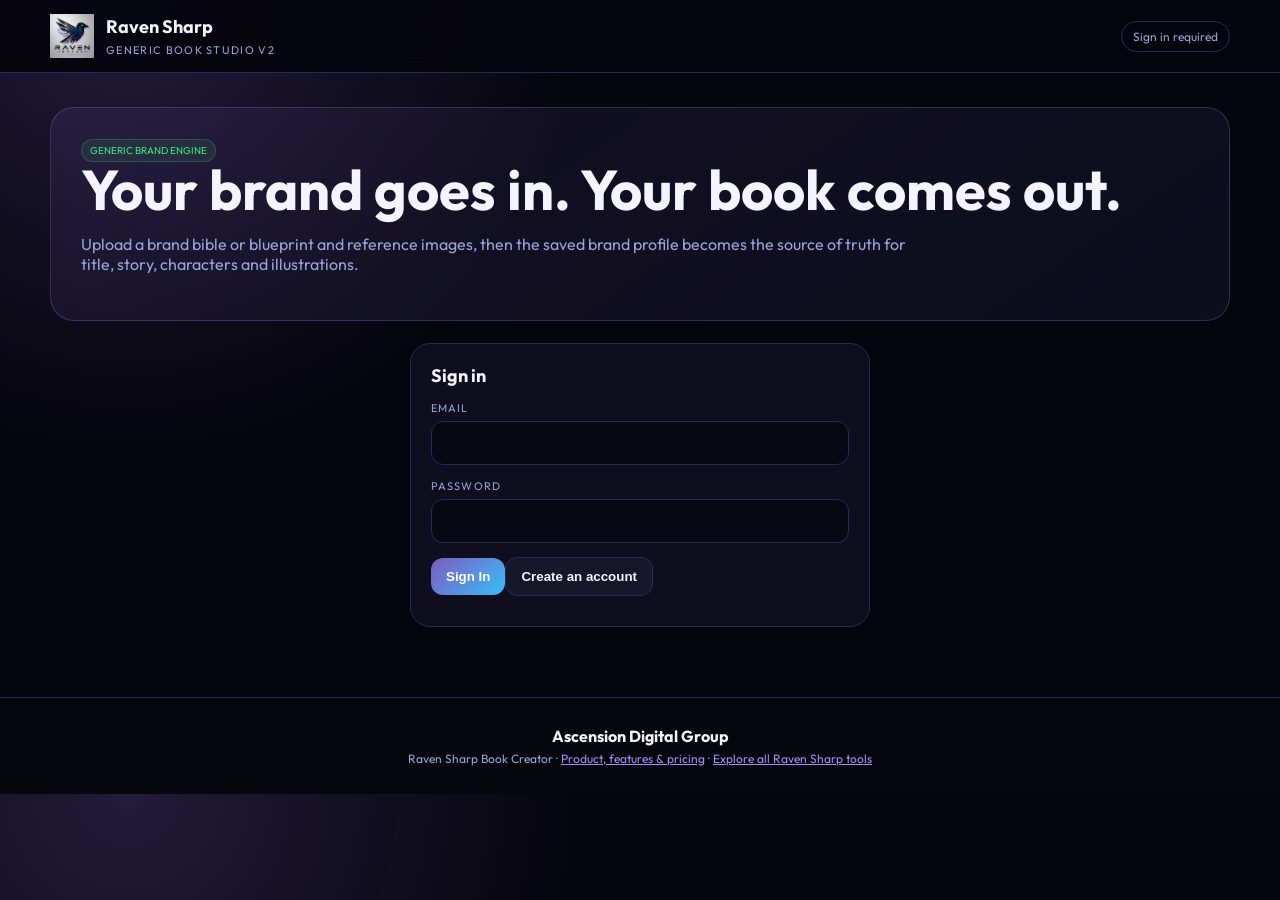
==== commit 1a3a40e9: "Improve SaaS landing and account experience" ====
--- a/studio-v2.html
+++ b/studio-v2.html
@@ -9,10 +9,10 @@
 </style>
 </head>
 <body>
-<header><div class="wrap nav"><img src="/brands/ravenSharpLogo.png" alt="Raven Sharp"><div class="brand"><b>Raven Sharp</b><span>Generic Book Studio v2</span></div><div class="pill" id="user-pill">Checking accountâ€¦</div></div></header>
+<header><div class="wrap nav"><img src="/brands/ravenSharpLogo.png" alt="Raven Sharp"><div class="brand"><b>Raven Sharp</b><span>Generic Book Studio v2</span></div><div class="pill" id="user-pill">Checking account…</div></div></header>
 <main class="wrap">
 <section class="hero"><span class="tag">GENERIC BRAND ENGINE</span><h1>Your brand goes in. Your book comes out.</h1><p>Upload a brand bible or blueprint and reference images, then the saved brand profile becomes the source of truth for title, story, characters and illustrations.</p></section>
-<div id="login-card" class="card hidden" style="max-width:460px;margin:auto"><h2>Sign in</h2><label class="label">Email</label><input id="email" type="email"><label class="label">Password</label><input id="password" type="password"><button class="btn" style="margin-top:14px" onclick="login()">Sign In</button><div class="status" id="login-status"></div></div>
+<div id="login-card" class="card hidden" style="max-width:460px;margin:auto"><h2 id="auth-heading">Sign in</h2><div id="name-row" class="hidden"><label class="label">Name</label><input id="name" autocomplete="name"></div><label class="label">Email</label><input id="email" type="email" autocomplete="email"><label class="label">Password</label><input id="password" type="password" autocomplete="current-password"><button class="btn" id="auth-button" style="margin-top:14px" onclick="submitAuth()">Sign In</button><button class="btn secondary" id="auth-toggle" style="margin-top:14px" onclick="toggleAuth()">Create an account</button><div class="status" id="login-status"></div></div>
 <div id="studio" class="grid hidden">
 <aside>
 <section class="card"><h2>1. Brand profile</h2><label class="label">Saved brand</label><select id="brand-select" onchange="selectBrand()"></select><button class="btn secondary" style="margin-top:9px" onclick="toggleBrandForm()">+ New / edit brand</button><div id="brand-form" class="hidden"><label class="label">Brand name</label><input id="brand-name"><label class="label">Brand bible / rules</label><textarea id="brand-bible"></textarea><div class="row"><div style="flex:1"><label class="label">Primary</label><input type="color" id="primary" value="#7c5cbf"></div><div style="flex:1"><label class="label">Secondary</label><input type="color" id="secondary" value="#38bdf8"></div></div><button class="btn" style="margin-top:10px" onclick="saveBrand()">Save Brand</button></div>
@@ -21,13 +21,16 @@
 <div class="notice">Reference images are used as visual anchors. The written brand bible controls voice, audience, canon, colours and do/don't rules.</div></section>
 </aside>
 <section>
-<div class="card"><h2>2. Create the book</h2><div class="row"><div style="flex:1"><label class="label">Reader / age</label><input id="audience" placeholder="e.g. ages 4â€“7"></div><div style="width:140px"><label class="label">Pages</label><input id="page-count" type="number" min="4" max="30" value="12"></div></div><label class="label">Book idea</label><textarea id="idea" placeholder="Describe the story, learning goal, theme or book concept. The selected brand bible and reference images will be applied automatically."></textarea><label style="display:flex;align-items:center;gap:8px;color:var(--muted);font-size:13px;margin:10px 0"><input id="make-images" type="checkbox" checked style="width:auto"> Generate illustrations now</label><button class="btn" id="generate-btn" onclick="generateBook()">Generate Brand-Aligned Book</button><div class="progress"><i id="bar"></i></div><div class="status" id="status"></div></div>
-<div class="card hidden" id="book-card"><div class="row" style="align-items:center"><div style="flex:1"><label class="label">Book title</label><input id="book-title" maxlength="60"></div><button class="btn secondary" onclick="saveBook()">Save Book</button><button class="btn" onclick="sendToVideo()">Send to Video Creator â†’</button></div><div class="pages" id="pages"></div></div>
+<div class="card"><h2>2. Create the book</h2><div class="row"><div style="flex:1"><label class="label">Reader / age</label><input id="audience" placeholder="e.g. ages 4–7"></div><div style="width:140px"><label class="label">Pages</label><input id="page-count" type="number" min="4" max="30" value="12"></div></div><label class="label">Book idea</label><textarea id="idea" placeholder="Describe the story, learning goal, theme or book concept. The selected brand bible and reference images will be applied automatically."></textarea><label style="display:flex;align-items:center;gap:8px;color:var(--muted);font-size:13px;margin:10px 0"><input id="make-images" type="checkbox" checked style="width:auto"> Generate illustrations now</label><button class="btn" id="generate-btn" onclick="generateBook()">Generate Brand-Aligned Book</button><div class="progress"><i id="bar"></i></div><div class="status" id="status"></div></div>
+<div class="card hidden" id="book-card"><div class="row" style="align-items:center"><div style="flex:1"><label class="label">Book title</label><input id="book-title" maxlength="60"></div><button class="btn secondary" onclick="saveBook()">Save Book</button><button class="btn" onclick="sendToVideo()">Send to Video Creator →</button></div><div class="pages" id="pages"></div></div>
 </section>
 </div>
-</main>
-<script>
-const API='https://web-production-912b2.up.railway.app/api';
+</main>
+<footer style="padding:28px 20px;text-align:center;border-top:1px solid var(--line);background:#05070d;color:var(--muted);font-size:12px"><b style="display:block;color:var(--text);font-size:16px;margin-bottom:5px">Ascension Digital Group</b>Raven Sharp Book Creator · <a href="/" style="color:var(--glow,#a78bfa)">Product, features &amp; pricing</a> · <a href="https://raven-sharp.com" style="color:var(--glow,#a78bfa)">Explore all Raven Sharp tools</a></footer>
+<script>
+const API='https://books.raven-sharp.com/api';
+const requestedTier=new URLSearchParams(location.search).get('tier');
+let authMode=location.hash==='#register'?'register':'login';
 let user=null,profiles=[],selectedProfile=null,draft=null,savedBookId=null,refBusy=false;
 const $=id=>document.getElementById(id);
 async function api(path,opts={}){const r=await fetch(API+path,{credentials:'include',...opts,headers:{'Content-Type':'application/json',...(opts.headers||{})}});const d=await r.json().catch(()=>({}));if(!r.ok)throw new Error(d.detail||d.message||('Request failed '+r.status));return d}
@@ -35,23 +38,26 @@
 function esc(s){return String(s||'').replace(/[&<>"']/g,c=>({'&':'&amp;','<':'&lt;','>':'&gt;','"':'&quot;',"'":'&#39;'}[c]))}
 function b64(file){return new Promise((ok,no)=>{const r=new FileReader();r.onload=()=>ok(String(r.result).split(',')[1]);r.onerror=no;r.readAsDataURL(file)})}
 function cleanJSON(raw){let s=String(raw||'').trim().replace(/^```(?:json)?/i,'').replace(/```$/,'').trim();const a=s.indexOf('{'),b=s.lastIndexOf('}');if(a>=0&&b>a)s=s.slice(a,b+1);return JSON.parse(s)}
-function cleanTitle(raw){return String(raw||'').trim().replace(/^```(?:text|markdown)?/i,'').replace(/```$/,'').split(/\r?\n/).map(x=>x.trim()).find(Boolean)?.replace(/^\s*[-â€¢>#]+\s*/,'').replace(/^\*{1,3}|\*{1,3}$/g,'').replace(/^(?:suggested\s+)?(?:book\s+)?title\s*[:\-â€“â€”]\s*/i,'').replace(/^[`"'â€œâ€â€˜â€™*_~#\s]+|[`"'â€œâ€â€˜â€™*_~#\s]+$/g,'').trim().slice(0,60)||'Untitled Book'}
+function cleanTitle(raw){return String(raw||'').trim().replace(/^```(?:text|markdown)?/i,'').replace(/```$/,'').split(/\r?\n/).map(x=>x.trim()).find(Boolean)?.replace(/^\s*[-•>#]+\s*/,'').replace(/^\*{1,3}|\*{1,3}$/g,'').replace(/^(?:suggested\s+)?(?:book\s+)?title\s*[:\-–—]\s*/i,'').replace(/^[`"'“”‘’*_~#\s]+|[`"'“”‘’*_~#\s]+$/g,'').trim().slice(0,60)||'Untitled Book'}
 
-async function init(){try{user=await api('/auth/me');$('user-pill').textContent=user.email;$('studio').classList.remove('hidden');await loadProfiles()}catch(e){$('user-pill').textContent='Sign in required';$('login-card').classList.remove('hidden')}}
-async function login(){try{await api('/auth/login',{method:'POST',body:JSON.stringify({email:$('email').value,password:$('password').value})});location.reload()}catch(e){$('login-status').textContent=e.message}}
-async function loadProfiles(preferredId=null){profiles=await api('/brand-profiles');$('brand-select').innerHTML='<option value="">Choose a brandâ€¦</option>'+profiles.map(p=>`<option value="${esc(p.id)}">${esc(p.name)}</option>`).join('');const nextId=preferredId&&profiles.some(p=>p.id===preferredId)?preferredId:(profiles[0]?.id||'');$('brand-select').value=nextId;selectBrand()}
+async function init(){try{user=await api('/auth/me');$('user-pill').textContent=user.email;$('studio').classList.remove('hidden');await loadProfiles();await maybeCheckout()}catch(e){$('user-pill').textContent='Sign in required';$('login-card').classList.remove('hidden');renderAuth()}}
+function renderAuth(){$('auth-heading').textContent=authMode==='register'?'Create your account':'Sign in';$('auth-button').textContent=authMode==='register'?'Create Account':'Sign In';$('auth-toggle').textContent=authMode==='register'?'Already registered? Sign in':'Create an account';$('name-row').classList.toggle('hidden',authMode!=='register');$('password').autocomplete=authMode==='register'?'new-password':'current-password'}
+function toggleAuth(){authMode=authMode==='register'?'login':'register';renderAuth()}
+async function submitAuth(){try{const path=authMode==='register'?'/auth/register':'/auth/login';await api(path,{method:'POST',body:JSON.stringify({name:$('name').value,email:$('email').value,password:$('password').value})});location.reload()}catch(e){$('login-status').textContent=e.message}}
+async function maybeCheckout(){if(!requestedTier)return;const r=await api('/billing/checkout',{method:'POST',body:JSON.stringify({tier:requestedTier,billing:'monthly'})});if(r.checkout_url)location.href=r.checkout_url}
+async function loadProfiles(preferredId=null){profiles=await api('/brand-profiles');$('brand-select').innerHTML='<option value="">Choose a brand…</option>'+profiles.map(p=>`<option value="${esc(p.id)}">${esc(p.name)}</option>`).join('');const nextId=preferredId&&profiles.some(p=>p.id===preferredId)?preferredId:(profiles[0]?.id||'');$('brand-select').value=nextId;selectBrand()}
 function selectBrand(){selectedProfile=profiles.find(p=>p.id===$('brand-select').value)||null;if(selectedProfile){$('brand-name').value=selectedProfile.name||'';$('brand-bible').value=selectedProfile.brand_bible||'';$('primary').value=selectedProfile.primary_color||'#7c5cbf';$('secondary').value=selectedProfile.secondary_color||'#38bdf8'}renderRefs()}
 function toggleBrandForm(){$('brand-form').classList.toggle('hidden')}
 async function saveBrand(){try{const body={name:$('brand-name').value.trim(),brand_bible:$('brand-bible').value.trim(),primary_color:$('primary').value,secondary_color:$('secondary').value,logo_url:selectedProfile?.logo_url||null,characters:selectedProfile?.characters||[]};if(!body.name)throw new Error('Brand name required');let keepId=selectedProfile?.id||null;if(selectedProfile){await api('/brand-profiles/'+selectedProfile.id,{method:'PUT',body:JSON.stringify(body)})}else{const created=await api('/brand-profiles',{method:'POST',body:JSON.stringify(body)});keepId=created.id}await loadProfiles(keepId);$('brand-form').classList.add('hidden')}catch(e){alert(e.message)}}
-async function uploadBible(){try{if(!selectedProfile)throw new Error('Choose a brand first');const profileId=selectedProfile.id;const f=$('bible-file').files[0];if(!f)throw new Error('Choose a PDF, DOCX, TXT, MD or JSON file');status('Reading brand blueprintâ€¦',5);await api('/v2/brand-profiles/'+profileId+'/upload-document',{method:'POST',body:JSON.stringify({filename:f.name,mime:f.type||'application/octet-stream',content_base64:await b64(f),append:true})});await loadProfiles(profileId);status('Brand blueprint attached and now part of generation context.',10)}catch(e){status('Blueprint failed: '+e.message,0)}}
+async function uploadBible(){try{if(!selectedProfile)throw new Error('Choose a brand first');const profileId=selectedProfile.id;const f=$('bible-file').files[0];if(!f)throw new Error('Choose a PDF, DOCX, TXT, MD or JSON file');status('Reading brand blueprint…',5);await api('/v2/brand-profiles/'+profileId+'/upload-document',{method:'POST',body:JSON.stringify({filename:f.name,mime:f.type||'application/octet-stream',content_base64:await b64(f),append:true})});await loadProfiles(profileId);status('Brand blueprint attached and now part of generation context.',10)}catch(e){status('Blueprint failed: '+e.message,0)}}
 async function uploadReference(){if(refBusy)return;refBusy=true;$('ref-upload-btn').disabled=true;try{if(!selectedProfile)throw new Error('Choose a brand first');const profileId=selectedProfile.id;const f=$('ref-file').files[0];if(!f)throw new Error('Choose an image');const up=await api('/brand-profiles/'+profileId+'/upload-asset',{method:'POST',body:JSON.stringify({image_base64:await b64(f),mime:f.type||'image/png',filename:f.name})});const fresh=await api('/brand-profiles/'+profileId);const chars=[...(fresh.characters||[]),{name:$('ref-name').value||f.name,description:$('ref-desc').value||'Uploaded visual reference. Preserve appearance and style.',image_url:up.url}];await api('/brand-profiles/'+profileId,{method:'PUT',body:JSON.stringify({name:fresh.name,brand_bible:fresh.brand_bible||'',primary_color:fresh.primary_color,secondary_color:fresh.secondary_color,logo_url:fresh.logo_url,characters:chars})});await loadProfiles(profileId)}catch(e){alert(e.message)}finally{refBusy=false;$('ref-upload-btn').disabled=false}}
 function renderRefs(){const refs=selectedProfile?.characters||[];$('refs').innerHTML=refs.filter(x=>x.image_url).map(x=>`<div class="ref"><img src="${esc(x.image_url)}" alt=""><small>${esc(x.name)}</small></div>`).join('')}
 
-async function generateBook(){if(!selectedProfile)return status('Choose a brand profile first.',0);const idea=$('idea').value.trim(),aud=$('audience').value.trim(),count=Math.max(4,Math.min(30,Number($('page-count').value)||12));if(!idea)return status('Enter a book idea.',0);$('generate-btn').disabled=true;$('book-card').classList.add('hidden');savedBookId=null;try{status('Writing story from the selected brand bibleâ€¦',15);const prompt=`Create a complete illustrated children's book plan. Reader: ${aud||'general children'}. Concept: ${idea}. Exactly ${count} interior pages. The saved brand profile is authoritative. Do not invent changes that contradict its brand bible or established character descriptions. Return STRICT JSON ONLY: {"title":"clean title only","pages":[{"text":"page narration/text","image_prompt":"illustration prompt describing only this page while preserving established characters and visual style"}]}. Do not use markdown.`;const r=await api('/generate/text',{method:'POST',body:JSON.stringify({prompt,brand_profile_id:selectedProfile.id})});const plan=cleanJSON(r.text);draft={title:cleanTitle(plan.title),pages:(plan.pages||[]).slice(0,count).map(p=>({text:p.text||'',image_prompt:p.image_prompt||'',image_url:null}))};$('book-title').value=draft.title;renderPages();$('book-card').classList.remove('hidden');if($('make-images').checked){const ref=(selectedProfile.characters||[]).find(x=>x.image_url)?.image_url||null;for(let i=0;i<draft.pages.length;i++){status(`Illustrating page ${i+1}/${draft.pages.length}â€¦`,25+Math.round(i/draft.pages.length*55));const im=await api('/generate/image',{method:'POST',body:JSON.stringify({prompt:draft.pages[i].image_prompt,brand_profile_id:selectedProfile.id,character_ref_url:ref})});if(im.imageB64){const up=await api('/brand-profiles/'+selectedProfile.id+'/upload-asset',{method:'POST',body:JSON.stringify({image_base64:im.imageB64,mime:'image/png',filename:`book-${Date.now()}-page-${i+1}.png`})});draft.pages[i].image_url=up.url;updatePageImage(i,up.url)}}}status('Book draft ready. Review text/images, then save or send to Video Creator.',90)}catch(e){status('Generation failed: '+e.message,0)}finally{$('generate-btn').disabled=false}}
+async function generateBook(){if(!selectedProfile)return status('Choose a brand profile first.',0);const idea=$('idea').value.trim(),aud=$('audience').value.trim(),count=Math.max(4,Math.min(30,Number($('page-count').value)||12));if(!idea)return status('Enter a book idea.',0);$('generate-btn').disabled=true;$('book-card').classList.add('hidden');savedBookId=null;try{status('Writing story from the selected brand bible…',15);const prompt=`Create a complete illustrated children's book plan. Reader: ${aud||'general children'}. Concept: ${idea}. Exactly ${count} interior pages. The saved brand profile is authoritative. Do not invent changes that contradict its brand bible or established character descriptions. Return STRICT JSON ONLY: {"title":"clean title only","pages":[{"text":"page narration/text","image_prompt":"illustration prompt describing only this page while preserving established characters and visual style"}]}. Do not use markdown.`;const r=await api('/generate/text',{method:'POST',body:JSON.stringify({prompt,brand_profile_id:selectedProfile.id})});const plan=cleanJSON(r.text);draft={title:cleanTitle(plan.title),pages:(plan.pages||[]).slice(0,count).map(p=>({text:p.text||'',image_prompt:p.image_prompt||'',image_url:null}))};$('book-title').value=draft.title;renderPages();$('book-card').classList.remove('hidden');if($('make-images').checked){const ref=(selectedProfile.characters||[]).find(x=>x.image_url)?.image_url||null;for(let i=0;i<draft.pages.length;i++){status(`Illustrating page ${i+1}/${draft.pages.length}…`,25+Math.round(i/draft.pages.length*55));const im=await api('/generate/image',{method:'POST',body:JSON.stringify({prompt:draft.pages[i].image_prompt,brand_profile_id:selectedProfile.id,character_ref_url:ref})});if(im.imageB64){const up=await api('/brand-profiles/'+selectedProfile.id+'/upload-asset',{method:'POST',body:JSON.stringify({image_base64:im.imageB64,mime:'image/png',filename:`book-${Date.now()}-page-${i+1}.png`})});draft.pages[i].image_url=up.url;updatePageImage(i,up.url)}}}status('Book draft ready. Review text/images, then save or send to Video Creator.',90)}catch(e){status('Generation failed: '+e.message,0)}finally{$('generate-btn').disabled=false}}
 function updatePageImage(i,url){const slot=$('slot-'+i);if(!slot)return;const img=document.createElement('img');img.src=url;img.alt='Page '+(i+1);slot.replaceChildren(img)}
 function renderPages(){$('pages').innerHTML=(draft?.pages||[]).map((p,i)=>`<div class="page"><div id="slot-${i}">${p.image_url?`<img src="${esc(p.image_url)}" alt="Page ${i+1}">`:'<div style="height:150px;border:1px dashed var(--line);border-radius:12px;display:grid;place-items:center;color:var(--muted)">No image</div>'}</div><div><b>Page ${i+1}</b><textarea oninput="draft.pages[${i}].text=this.value">${esc(p.text)}</textarea><details><summary style="color:var(--muted);font-size:12px;cursor:pointer">Illustration prompt</summary><textarea oninput="draft.pages[${i}].image_prompt=this.value">${esc(p.image_prompt)}</textarea></details></div></div>`).join('')}
 async function saveBook(){try{if(!draft)throw new Error('Generate a book first');draft.title=$('book-title').value.trim()||'Untitled Book';const payload={title:draft.title,brand_profile_id:selectedProfile.id,output_format:'digital',pages:draft.pages.map(p=>({text:p.text,image_url:p.image_url}))};if(savedBookId){await api('/books/'+savedBookId,{method:'PUT',body:JSON.stringify(payload)})}else{const b=await api('/books',{method:'POST',body:JSON.stringify(payload)});savedBookId=b.id||b.book?.id}status('Book saved.',95);return savedBookId}catch(e){status('Save failed: '+e.message,0);return null}}
-async function sendToVideo(){try{if(!savedBookId)await saveBook();if(!savedBookId)throw new Error('Book must be saved before handoff');status('Packaging book for Video Creatorâ€¦',96);const h=await api('/v2/books/'+savedBookId+'/video-handoff',{method:'POST',body:'{}'});location.href=h.target_url}catch(e){status('Video handoff failed: '+e.message,0)}}
+async function sendToVideo(){try{if(!savedBookId)await saveBook();if(!savedBookId)throw new Error('Book must be saved before handoff');status('Packaging book for Video Creator…',96);const h=await api('/v2/books/'+savedBookId+'/video-handoff',{method:'POST',body:'{}'});location.href=h.target_url}catch(e){status('Video handoff failed: '+e.message,0)}}
 init();
 </script>
 </body></html>
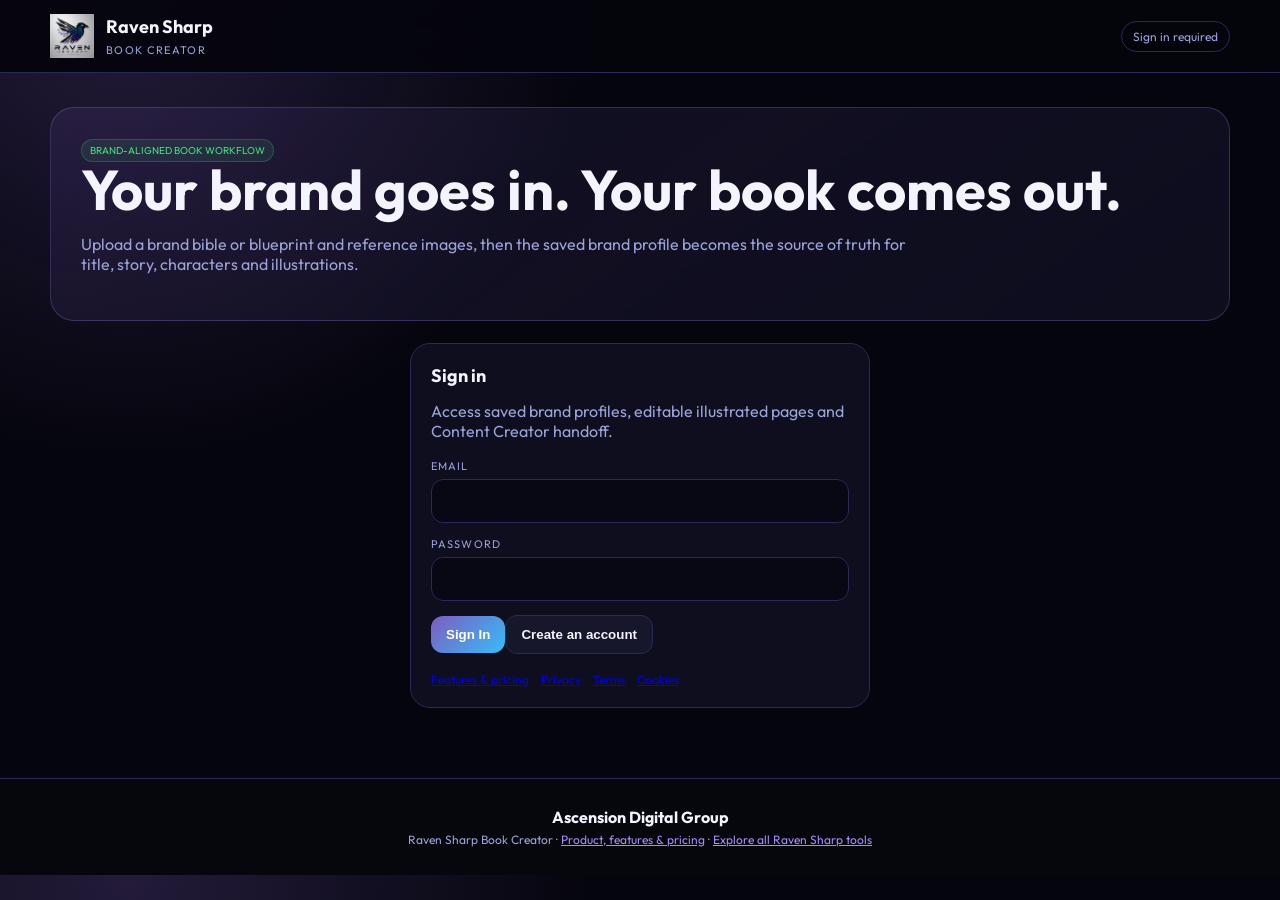
==== commit fee64e58: "feat: polish Book Creator public and account shells" ====
--- a/studio-v2.html
+++ b/studio-v2.html
@@ -9,10 +9,10 @@
 </style>
 </head>
 <body>
-<header><div class="wrap nav"><img src="/brands/ravenSharpLogo.png" alt="Raven Sharp"><div class="brand"><b>Raven Sharp</b><span>Generic Book Studio v2</span></div><div class="pill" id="user-pill">Checking account…</div></div></header>
+<header><div class="wrap nav"><img src="/brands/ravenSharpLogo.png" alt="Raven Sharp"><div class="brand"><b>Raven Sharp</b><span>Book Creator</span></div><div class="pill" id="user-pill">Checking account…</div></div></header>
 <main class="wrap">
-<section class="hero"><span class="tag">GENERIC BRAND ENGINE</span><h1>Your brand goes in. Your book comes out.</h1><p>Upload a brand bible or blueprint and reference images, then the saved brand profile becomes the source of truth for title, story, characters and illustrations.</p></section>
-<div id="login-card" class="card hidden" style="max-width:460px;margin:auto"><h2 id="auth-heading">Sign in</h2><div id="name-row" class="hidden"><label class="label">Name</label><input id="name" autocomplete="name"></div><label class="label">Email</label><input id="email" type="email" autocomplete="email"><label class="label">Password</label><input id="password" type="password" autocomplete="current-password"><button class="btn" id="auth-button" style="margin-top:14px" onclick="submitAuth()">Sign In</button><button class="btn secondary" id="auth-toggle" style="margin-top:14px" onclick="toggleAuth()">Create an account</button><div class="status" id="login-status"></div></div>
+<section class="hero"><span class="tag">BRAND-ALIGNED BOOK WORKFLOW</span><h1>Your brand goes in. Your book comes out.</h1><p>Upload a brand bible or blueprint and reference images, then the saved brand profile becomes the source of truth for title, story, characters and illustrations.</p></section>
+<div id="login-card" class="card hidden" style="max-width:460px;margin:auto"><h2 id="auth-heading">Sign in</h2><p style="color:var(--muted);margin:6px 0 18px">Access saved brand profiles, editable illustrated pages and Content Creator handoff.</p><div id="name-row" class="hidden"><label class="label">Name</label><input id="name" autocomplete="name"></div><label class="label">Email</label><input id="email" type="email" autocomplete="email"><label class="label">Password</label><input id="password" type="password" autocomplete="current-password"><button class="btn" id="auth-button" style="margin-top:14px" onclick="submitAuth()">Sign In</button><button class="btn secondary" id="auth-toggle" style="margin-top:14px" onclick="toggleAuth()">Create an account</button><div class="status" id="login-status"></div><nav aria-label="Product and legal links" style="display:flex;flex-wrap:wrap;gap:12px;margin-top:18px;font-size:12px"><a href="/">Features &amp; pricing</a><a href="/legal/privacy">Privacy</a><a href="/legal/terms">Terms</a><a href="/legal/cookies">Cookies</a></nav></div>
 <div id="studio" class="grid hidden">
 <aside>
 <section class="card"><h2>1. Brand profile</h2><label class="label">Saved brand</label><select id="brand-select" onchange="selectBrand()"></select><button class="btn secondary" style="margin-top:9px" onclick="toggleBrandForm()">+ New / edit brand</button><div id="brand-form" class="hidden"><label class="label">Brand name</label><input id="brand-name"><label class="label">Brand bible / rules</label><textarea id="brand-bible"></textarea><div class="row"><div style="flex:1"><label class="label">Primary</label><input type="color" id="primary" value="#7c5cbf"></div><div style="flex:1"><label class="label">Secondary</label><input type="color" id="secondary" value="#38bdf8"></div></div><button class="btn" style="margin-top:10px" onclick="saveBrand()">Save Brand</button></div>
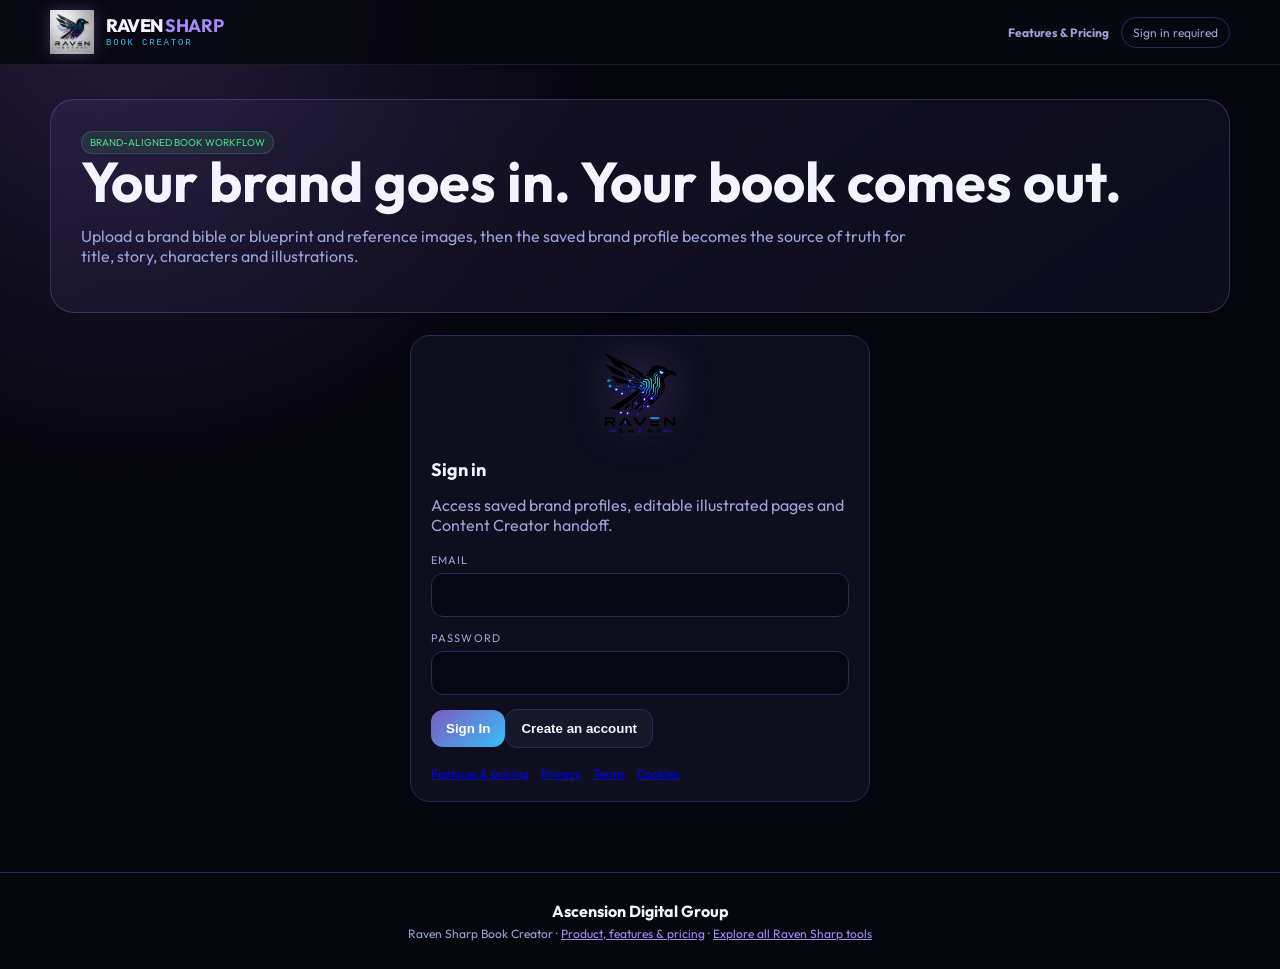
==== commit a0453ad4: "Keep Raven Sharp design through Book Creator sign-in and studio" ====
--- a/studio-v2.html
+++ b/studio-v2.html
@@ -1,63 +1,88 @@
-<!doctype html>
-<html lang="en">
-<head>
-<meta charset="utf-8"><meta name="viewport" content="width=device-width,initial-scale=1">
-<title>Raven Sharp Book Studio v2</title>
-<link href="https://fonts.googleapis.com/css2?family=Outfit:wght@400;500;600;700;800;900&display=swap" rel="stylesheet">
-<style>
-:root{--bg:#05050d;--panel:#0e0e1f;--panel2:#171732;--line:#29295a;--text:#f4f4ff;--muted:#9ba3d9;--purple:#7c5cbf;--blue:#38bdf8;--gold:#ffc857;--green:#4ade80}*{box-sizing:border-box}body{margin:0;background:radial-gradient(circle at 10% 0,rgba(124,92,191,.25),transparent 32%),var(--bg);color:var(--text);font-family:Outfit,system-ui,sans-serif}.wrap{width:min(1180px,calc(100% - 28px));margin:auto}header{position:sticky;top:0;z-index:20;background:rgba(5,5,13,.92);backdrop-filter:blur(16px);border-bottom:1px solid var(--line)}.nav{min-height:72px;display:flex;align-items:center;gap:12px}.nav img{width:44px;height:44px;object-fit:contain}.brand b{display:block;font-size:18px}.brand span{font-size:11px;color:var(--muted);text-transform:uppercase;letter-spacing:.12em}.pill{margin-left:auto;border:1px solid var(--line);padding:7px 11px;border-radius:999px;color:var(--muted);font-size:12px}main{padding:34px 0 70px}.hero{padding:30px;border:1px solid rgba(167,139,250,.25);background:linear-gradient(145deg,rgba(124,92,191,.13),rgba(14,14,31,.94));border-radius:24px;margin-bottom:22px}.hero h1{font-size:clamp(32px,5vw,56px);line-height:1;margin:0 0 12px}.hero p{color:var(--muted);max-width:850px}.grid{display:grid;grid-template-columns:360px 1fr;gap:18px}.card{background:var(--panel);border:1px solid var(--line);border-radius:20px;padding:20px;margin-bottom:18px}.card h2{font-size:18px;margin:0 0 14px}.label{display:block;font-size:11px;color:var(--muted);text-transform:uppercase;letter-spacing:.1em;margin:14px 0 6px}input,textarea,select{width:100%;background:#080815;border:1px solid var(--line);color:var(--text);border-radius:12px;padding:11px 12px;font:inherit}textarea{min-height:110px;resize:vertical}.row{display:flex;gap:9px;flex-wrap:wrap}.btn{border:0;border-radius:12px;padding:11px 15px;font-weight:800;background:linear-gradient(135deg,var(--purple),var(--blue));color:#fff;cursor:pointer}.btn.secondary{background:#17172b;border:1px solid var(--line);color:var(--text)}.btn:disabled{opacity:.45;cursor:not-allowed}.hidden{display:none}.notice{padding:12px;border-radius:12px;background:rgba(255,200,87,.08);border:1px solid rgba(255,200,87,.22);color:#ffe3a1;font-size:12px;margin:12px 0}.status{font-size:12px;color:var(--muted);margin-top:10px;white-space:pre-wrap}.progress{height:7px;background:#17172b;border-radius:99px;overflow:hidden;margin:10px 0}.progress i{display:block;height:100%;background:linear-gradient(90deg,var(--purple),var(--blue));width:0%;transition:.3s}.refs{display:grid;grid-template-columns:repeat(3,1fr);gap:8px;margin-top:10px}.ref{border:1px solid var(--line);border-radius:12px;padding:6px}.ref img{width:100%;aspect-ratio:1;object-fit:cover;border-radius:8px}.pages{display:grid;gap:12px}.page{border:1px solid var(--line);background:#080815;border-radius:16px;padding:14px;display:grid;grid-template-columns:150px 1fr;gap:14px}.page img{width:150px;height:150px;object-fit:cover;border-radius:12px;background:#111}.page textarea{min-height:85px}.tag{display:inline-flex;background:rgba(74,222,128,.1);color:var(--green);border:1px solid rgba(74,222,128,.2);border-radius:999px;padding:4px 8px;font-size:10px}@media(max-width:850px){.grid{grid-template-columns:1fr}.page{grid-template-columns:1fr}.page img{width:100%;height:auto;aspect-ratio:1}}
-</style>
-</head>
-<body>
-<header><div class="wrap nav"><img src="/brands/ravenSharpLogo.png" alt="Raven Sharp"><div class="brand"><b>Raven Sharp</b><span>Book Creator</span></div><div class="pill" id="user-pill">Checking account…</div></div></header>
-<main class="wrap">
+<!doctype html>
+<html lang="en">
+<head>
+<meta charset="utf-8"><meta name="viewport" content="width=device-width,initial-scale=1">
+<title>Raven Sharp Book Studio v2</title>
+<link href="https://fonts.googleapis.com/css2?family=Outfit:wght@400;500;600;700;800;900&display=swap" rel="stylesheet">
+<style>
+:root{--bg:#05050d;--panel:#0e0e1f;--panel2:#171732;--line:#29295a;--text:#f4f4ff;--muted:#9ba3d9;--purple:#7c5cbf;--blue:#38bdf8;--gold:#ffc857;--green:#4ade80}*{box-sizing:border-box}body{margin:0;background:radial-gradient(circle at 10% 0,rgba(124,92,191,.25),transparent 32%),var(--bg);color:var(--text);font-family:Outfit,system-ui,sans-serif}.wrap{width:min(1180px,calc(100% - 28px));margin:auto}header{position:sticky;top:0;z-index:20;background:rgba(5,5,13,.92);backdrop-filter:blur(16px);border-bottom:1px solid var(--line)}.nav{min-height:72px;display:flex;align-items:center;gap:12px}.nav img{width:44px;height:44px;object-fit:contain}.brand b{display:block;font-size:18px}.brand span{font-size:11px;color:var(--muted);text-transform:uppercase;letter-spacing:.12em}.pill{margin-left:auto;border:1px solid var(--line);padding:7px 11px;border-radius:999px;color:var(--muted);font-size:12px}main{padding:34px 0 70px}.hero{padding:30px;border:1px solid rgba(167,139,250,.25);background:linear-gradient(145deg,rgba(124,92,191,.13),rgba(14,14,31,.94));border-radius:24px;margin-bottom:22px}.hero h1{font-size:clamp(32px,5vw,56px);line-height:1;margin:0 0 12px}.hero p{color:var(--muted);max-width:850px}.grid{display:grid;grid-template-columns:360px 1fr;gap:18px}.card{background:var(--panel);border:1px solid var(--line);border-radius:20px;padding:20px;margin-bottom:18px}.card h2{font-size:18px;margin:0 0 14px}.label{display:block;font-size:11px;color:var(--muted);text-transform:uppercase;letter-spacing:.1em;margin:14px 0 6px}input,textarea,select{width:100%;background:#080815;border:1px solid var(--line);color:var(--text);border-radius:12px;padding:11px 12px;font:inherit}textarea{min-height:110px;resize:vertical}.row{display:flex;gap:9px;flex-wrap:wrap}.btn{border:0;border-radius:12px;padding:11px 15px;font-weight:800;background:linear-gradient(135deg,var(--purple),var(--blue));color:#fff;cursor:pointer}.btn.secondary{background:#17172b;border:1px solid var(--line);color:var(--text)}.btn:disabled{opacity:.45;cursor:not-allowed}.hidden{display:none}.notice{padding:12px;border-radius:12px;background:rgba(255,200,87,.08);border:1px solid rgba(255,200,87,.22);color:#ffe3a1;font-size:12px;margin:12px 0}.status{font-size:12px;color:var(--muted);margin-top:10px;white-space:pre-wrap}.progress{height:7px;background:#17172b;border-radius:99px;overflow:hidden;margin:10px 0}.progress i{display:block;height:100%;background:linear-gradient(90deg,var(--purple),var(--blue));width:0%;transition:.3s}.refs{display:grid;grid-template-columns:repeat(3,1fr);gap:8px;margin-top:10px}.ref{border:1px solid var(--line);border-radius:12px;padding:6px}.ref img{width:100%;aspect-ratio:1;object-fit:cover;border-radius:8px}.pages{display:grid;gap:12px}.page{border:1px solid var(--line);background:#080815;border-radius:16px;padding:14px;display:grid;grid-template-columns:150px 1fr;gap:14px}.page img{width:150px;height:150px;object-fit:cover;border-radius:12px;background:#111}.page textarea{min-height:85px}.tag{display:inline-flex;background:rgba(74,222,128,.1);color:var(--green);border:1px solid rgba(74,222,128,.2);border-radius:999px;padding:4px 8px;font-size:10px}@media(max-width:850px){.grid{grid-template-columns:1fr}.page{grid-template-columns:1fr}.page img{width:100%;height:auto;aspect-ratio:1}}
+
+/* Persistent approved Raven Sharp shell */
+header.rs-app-header{position:sticky;top:0;z-index:20;background:rgba(8,8,16,.94);backdrop-filter:blur(18px);border-bottom:1px solid rgba(255,255,255,.08)}
+.rs-top{min-height:64px;display:flex;align-items:center;gap:12px}.rs-top>img{width:44px;height:44px;object-fit:contain;filter:drop-shadow(0 0 8px rgba(124,92,191,.4))}
+.rs-brand{font-family:'Cabinet Grotesk','Outfit',sans-serif;font-size:18px;font-weight:800;letter-spacing:-.025em;line-height:1}.rs-brand strong{color:#a78bfa}.rs-brand small{display:block;margin-top:4px;font:500 9px/1 'DM Mono',monospace;letter-spacing:.2em;text-transform:uppercase;color:#38bdf8}
+.rs-nav-home{margin-left:auto;color:var(--muted);text-decoration:none;font-size:12px;font-weight:700}.rs-nav-home:hover{color:#fff}.rs-top .pill{margin-left:0}.auth-raven{text-align:center;margin:-6px 0 12px}.auth-raven img{width:92px;height:92px;object-fit:contain;filter:drop-shadow(0 0 22px rgba(124,92,191,.45))}
+h1,h2,h3,h4{font-family:'Cabinet Grotesk','Outfit',system-ui,sans-serif}@media(max-width:560px){.rs-nav-home{display:none}.rs-top .pill{font-size:10px;padding:6px 8px}}
+</style>
+<link href="https://api.fontshare.com/v2/css?f[]=cabinet-grotesk@400,500,700,800,900&display=swap" rel="stylesheet">
+</head>
+<body>
+<header class="rs-app-header"><div class="wrap nav rs-top"><img src="/brands/ravenSharpLogo.png" alt="Raven Sharp"><div class="rs-brand">RAVEN <strong>SHARP</strong><small>Book Creator</small></div><a class="rs-nav-home" href="/">Features &amp; Pricing</a><div class="pill" id="user-pill">Checking account…</div></div></header>
+<main class="wrap">
 <section class="hero"><span class="tag">BRAND-ALIGNED BOOK WORKFLOW</span><h1>Your brand goes in. Your book comes out.</h1><p>Upload a brand bible or blueprint and reference images, then the saved brand profile becomes the source of truth for title, story, characters and illustrations.</p></section>
-<div id="login-card" class="card hidden" style="max-width:460px;margin:auto"><h2 id="auth-heading">Sign in</h2><p style="color:var(--muted);margin:6px 0 18px">Access saved brand profiles, editable illustrated pages and Content Creator handoff.</p><div id="name-row" class="hidden"><label class="label">Name</label><input id="name" autocomplete="name"></div><label class="label">Email</label><input id="email" type="email" autocomplete="email"><label class="label">Password</label><input id="password" type="password" autocomplete="current-password"><button class="btn" id="auth-button" style="margin-top:14px" onclick="submitAuth()">Sign In</button><button class="btn secondary" id="auth-toggle" style="margin-top:14px" onclick="toggleAuth()">Create an account</button><div class="status" id="login-status"></div><nav aria-label="Product and legal links" style="display:flex;flex-wrap:wrap;gap:12px;margin-top:18px;font-size:12px"><a href="/">Features &amp; pricing</a><a href="/legal/privacy">Privacy</a><a href="/legal/terms">Terms</a><a href="/legal/cookies">Cookies</a></nav></div>
-<div id="studio" class="grid hidden">
-<aside>
-<section class="card"><h2>1. Brand profile</h2><label class="label">Saved brand</label><select id="brand-select" onchange="selectBrand()"></select><button class="btn secondary" style="margin-top:9px" onclick="toggleBrandForm()">+ New / edit brand</button><div id="brand-form" class="hidden"><label class="label">Brand name</label><input id="brand-name"><label class="label">Brand bible / rules</label><textarea id="brand-bible"></textarea><div class="row"><div style="flex:1"><label class="label">Primary</label><input type="color" id="primary" value="#7c5cbf"></div><div style="flex:1"><label class="label">Secondary</label><input type="color" id="secondary" value="#38bdf8"></div></div><button class="btn" style="margin-top:10px" onclick="saveBrand()">Save Brand</button></div>
-<label class="label">Upload brand bible / blueprint</label><input id="bible-file" type="file" accept=".pdf,.docx,.txt,.md,.json"><button class="btn secondary" style="margin-top:8px" onclick="uploadBible()">Read & Attach Blueprint</button>
-<label class="label">Upload reference image</label><input id="ref-file" type="file" accept="image/*"><input id="ref-name" placeholder="Character / style / product name" style="margin-top:7px"><input id="ref-desc" placeholder="Exact visual details to preserve" style="margin-top:7px"><button class="btn secondary" id="ref-upload-btn" style="margin-top:8px" onclick="uploadReference()">Add Reference</button><div class="refs" id="refs"></div>
-<div class="notice">Reference images are used as visual anchors. The written brand bible controls voice, audience, canon, colours and do/don't rules.</div></section>
-</aside>
-<section>
-<div class="card"><h2>2. Create the book</h2><div class="row"><div style="flex:1"><label class="label">Reader / age</label><input id="audience" placeholder="e.g. ages 4–7"></div><div style="width:140px"><label class="label">Pages</label><input id="page-count" type="number" min="4" max="30" value="12"></div></div><label class="label">Book idea</label><textarea id="idea" placeholder="Describe the story, learning goal, theme or book concept. The selected brand bible and reference images will be applied automatically."></textarea><label style="display:flex;align-items:center;gap:8px;color:var(--muted);font-size:13px;margin:10px 0"><input id="make-images" type="checkbox" checked style="width:auto"> Generate illustrations now</label><button class="btn" id="generate-btn" onclick="generateBook()">Generate Brand-Aligned Book</button><div class="progress"><i id="bar"></i></div><div class="status" id="status"></div></div>
-<div class="card hidden" id="book-card"><div class="row" style="align-items:center"><div style="flex:1"><label class="label">Book title</label><input id="book-title" maxlength="60"></div><button class="btn secondary" onclick="saveBook()">Save Book</button><button class="btn" onclick="sendToVideo()">Send to Video Creator →</button></div><div class="pages" id="pages"></div></div>
-</section>
-</div>
+<div id="login-card" class="card hidden" style="max-width:460px;margin:auto"><div class="auth-raven"><img src="/brands/ravenCentre.png" alt=""></div><h2 id="auth-heading">Sign in</h2><p style="color:var(--muted);margin:6px 0 18px">Access saved brand profiles, editable illustrated pages and Content Creator handoff.</p><div id="name-row" class="hidden"><label class="label">Name</label><input id="name" autocomplete="name"></div><label class="label">Email</label><input id="email" type="email" autocomplete="email"><label class="label">Password</label><input id="password" type="password" autocomplete="current-password"><button class="btn" id="auth-button" style="margin-top:14px" onclick="submitAuth()">Sign In</button><button class="btn secondary" id="auth-toggle" style="margin-top:14px" onclick="toggleAuth()">Create an account</button><div class="status" id="login-status"></div><nav aria-label="Product and legal links" style="display:flex;flex-wrap:wrap;gap:12px;margin-top:18px;font-size:12px"><a href="/">Features &amp; pricing</a><a href="/legal/privacy">Privacy</a><a href="/legal/terms">Terms</a><a href="/legal/cookies">Cookies</a></nav></div>
+<div id="studio" class="grid hidden">
+<aside>
+<section class="card"><h2>1. Brand profile</h2><label class="label">Saved brand</label><select id="brand-select" onchange="selectBrand()"></select><button class="btn secondary" style="margin-top:9px" onclick="toggleBrandForm()">+ New / edit brand</button><div id="brand-form" class="hidden"><label class="label">Brand name</label><input id="brand-name"><label class="label">Brand bible / rules</label><textarea id="brand-bible"></textarea><div class="row"><div style="flex:1"><label class="label">Primary</label><input type="color" id="primary" value="#7c5cbf"></div><div style="flex:1"><label class="label">Secondary</label><input type="color" id="secondary" value="#38bdf8"></div></div><button class="btn" style="margin-top:10px" onclick="saveBrand()">Save Brand</button></div>
+<label class="label">Upload brand bible / blueprint</label><input id="bible-file" type="file" accept=".pdf,.docx,.txt,.md,.json"><button class="btn secondary" style="margin-top:8px" onclick="uploadBible()">Read & Attach Blueprint</button>
+<label class="label">Upload reference image</label><input id="ref-file" type="file" accept="image/*"><input id="ref-name" placeholder="Character / style / product name" style="margin-top:7px"><input id="ref-desc" placeholder="Exact visual details to preserve" style="margin-top:7px"><button class="btn secondary" id="ref-upload-btn" style="margin-top:8px" onclick="uploadReference()">Add Reference</button><div class="refs" id="refs"></div>
+<div class="notice">Reference images are used as visual anchors. The written brand bible controls voice, audience, canon, colours and do/don't rules.</div></section>
+</aside>
+<section>
+<div class="card"><h2>2. Create the book</h2><div class="row"><div style="flex:1"><label class="label">Reader / age</label><input id="audience" placeholder="e.g. ages 4–7"></div><div style="width:140px"><label class="label">Pages</label><input id="page-count" type="number" min="4" max="30" value="12"></div></div><label class="label">Book idea</label><textarea id="idea" placeholder="Describe the story, learning goal, theme or book concept. The selected brand bible and reference images will be applied automatically."></textarea><label style="display:flex;align-items:center;gap:8px;color:var(--muted);font-size:13px;margin:10px 0"><input id="make-images" type="checkbox" checked style="width:auto"> Generate illustrations now</label><button class="btn" id="generate-btn" onclick="generateBook()">Generate Brand-Aligned Book</button><div class="progress"><i id="bar"></i></div><div class="status" id="status"></div></div>
+<div class="card hidden" id="book-card"><div class="row" style="align-items:center"><div style="flex:1"><label class="label">Book title</label><input id="book-title" maxlength="60"></div><button class="btn secondary" onclick="saveBook()">Save Book</button><button class="btn" onclick="sendToVideo()">Send to Video Creator →</button></div><div class="pages" id="pages"></div></div>
+</section>
+</div>
 </main>
 <footer style="padding:28px 20px;text-align:center;border-top:1px solid var(--line);background:#05070d;color:var(--muted);font-size:12px"><b style="display:block;color:var(--text);font-size:16px;margin-bottom:5px">Ascension Digital Group</b>Raven Sharp Book Creator · <a href="/" style="color:var(--glow,#a78bfa)">Product, features &amp; pricing</a> · <a href="https://raven-sharp.com" style="color:var(--glow,#a78bfa)">Explore all Raven Sharp tools</a></footer>
 <script>
 const API='https://books.raven-sharp.com/api';
 const requestedTier=new URLSearchParams(location.search).get('tier');
 let authMode=location.hash==='#register'?'register':'login';
-let user=null,profiles=[],selectedProfile=null,draft=null,savedBookId=null,refBusy=false;
-const $=id=>document.getElementById(id);
-async function api(path,opts={}){const r=await fetch(API+path,{credentials:'include',...opts,headers:{'Content-Type':'application/json',...(opts.headers||{})}});const d=await r.json().catch(()=>({}));if(!r.ok)throw new Error(d.detail||d.message||('Request failed '+r.status));return d}
-function status(t,p){$('status').textContent=t||'';if(p!=null)$('bar').style.width=p+'%'}
-function esc(s){return String(s||'').replace(/[&<>"']/g,c=>({'&':'&amp;','<':'&lt;','>':'&gt;','"':'&quot;',"'":'&#39;'}[c]))}
-function b64(file){return new Promise((ok,no)=>{const r=new FileReader();r.onload=()=>ok(String(r.result).split(',')[1]);r.onerror=no;r.readAsDataURL(file)})}
-function cleanJSON(raw){let s=String(raw||'').trim().replace(/^```(?:json)?/i,'').replace(/```$/,'').trim();const a=s.indexOf('{'),b=s.lastIndexOf('}');if(a>=0&&b>a)s=s.slice(a,b+1);return JSON.parse(s)}
-function cleanTitle(raw){return String(raw||'').trim().replace(/^```(?:text|markdown)?/i,'').replace(/```$/,'').split(/\r?\n/).map(x=>x.trim()).find(Boolean)?.replace(/^\s*[-•>#]+\s*/,'').replace(/^\*{1,3}|\*{1,3}$/g,'').replace(/^(?:suggested\s+)?(?:book\s+)?title\s*[:\-–—]\s*/i,'').replace(/^[`"'“”‘’*_~#\s]+|[`"'“”‘’*_~#\s]+$/g,'').trim().slice(0,60)||'Untitled Book'}
-
+let user=null,profiles=[],selectedProfile=null,draft=null,savedBookId=null,refBusy=false;
+const $=id=>document.getElementById(id);
+async function api(path,opts={}){const r=await fetch(API+path,{credentials:'include',...opts,headers:{'Content-Type':'application/json',...(opts.headers||{})}});const d=await r.json().catch(()=>({}));if(!r.ok)throw new Error(d.detail||d.message||('Request failed '+r.status));return d}
+function status(t,p){$('status').textContent=t||'';if(p!=null)$('bar').style.width=p+'%'}
+function esc(s){return String(s||'').replace(/[&<>"']/g,c=>({'&':'&amp;','<':'&lt;','>':'&gt;','"':'&quot;',"'":'&#39;'}[c]))}
+function b64(file){return new Promise((ok,no)=>{const r=new FileReader();r.onload=()=>ok(String(r.result).split(',')[1]);r.onerror=no;r.readAsDataURL(file)})}
+function cleanJSON(raw){let s=String(raw||'').trim().replace(/^```(?:json)?/i,'').replace(/```$/,'').trim();const a=s.indexOf('{'),b=s.lastIndexOf('}');if(a>=0&&b>a)s=s.slice(a,b+1);return JSON.parse(s)}
+function cleanTitle(raw){
+  let value=raw;
+  if(value&&typeof value==='object')value=value.title??value.name??'';
+  let s=String(value??'').trim();
+  s=s.replace(/^```(?:json|text|markdown)?\s*/i,'').replace(/```\s*$/,'').trim();
+  if((s.startsWith('{')&&s.endsWith('}'))||(s.startsWith('[')&&s.endsWith(']'))){
+    try{const parsed=JSON.parse(s);if(parsed&&typeof parsed==='object'){const candidate=Array.isArray(parsed)?parsed[0]:(parsed.title??parsed.name);if(candidate!=null)s=String(candidate).trim()}}catch(e){}
+  }
+  const inlineJson=s.match(/^\s*\{[\s\S]*?[\"']title[\"']\s*:\s*[\"']([\s\S]*?)[\"']\s*[,}]\s*$/i);
+  if(inlineJson)s=inlineJson[1];
+  s=(s.split(/\r?\n/).map(x=>x.trim()).find(Boolean)||'')
+    .replace(/^\s*[-•>#]+\s*/,'')
+    .replace(/^\*{1,3}|\*{1,3}$/g,'')
+    .replace(/^(?:suggested\s+)?(?:book\s+)?title\s*[:\-–—]\s*/i,'')
+    .replace(/^[`\"'“”‘’*_~#\s]+|[`\"'“”‘’*_~#\s]+$/g,'')
+    .trim();
+  return s.slice(0,60)||'Untitled Book';
+}
+
 async function init(){try{user=await api('/auth/me');$('user-pill').textContent=user.email;$('studio').classList.remove('hidden');await loadProfiles();await maybeCheckout()}catch(e){$('user-pill').textContent='Sign in required';$('login-card').classList.remove('hidden');renderAuth()}}
 function renderAuth(){$('auth-heading').textContent=authMode==='register'?'Create your account':'Sign in';$('auth-button').textContent=authMode==='register'?'Create Account':'Sign In';$('auth-toggle').textContent=authMode==='register'?'Already registered? Sign in':'Create an account';$('name-row').classList.toggle('hidden',authMode!=='register');$('password').autocomplete=authMode==='register'?'new-password':'current-password'}
 function toggleAuth(){authMode=authMode==='register'?'login':'register';renderAuth()}
 async function submitAuth(){try{const path=authMode==='register'?'/auth/register':'/auth/login';await api(path,{method:'POST',body:JSON.stringify({name:$('name').value,email:$('email').value,password:$('password').value})});location.reload()}catch(e){$('login-status').textContent=e.message}}
 async function maybeCheckout(){if(!requestedTier)return;const r=await api('/billing/checkout',{method:'POST',body:JSON.stringify({tier:requestedTier,billing:'monthly'})});if(r.checkout_url)location.href=r.checkout_url}
-async function loadProfiles(preferredId=null){profiles=await api('/brand-profiles');$('brand-select').innerHTML='<option value="">Choose a brand…</option>'+profiles.map(p=>`<option value="${esc(p.id)}">${esc(p.name)}</option>`).join('');const nextId=preferredId&&profiles.some(p=>p.id===preferredId)?preferredId:(profiles[0]?.id||'');$('brand-select').value=nextId;selectBrand()}
-function selectBrand(){selectedProfile=profiles.find(p=>p.id===$('brand-select').value)||null;if(selectedProfile){$('brand-name').value=selectedProfile.name||'';$('brand-bible').value=selectedProfile.brand_bible||'';$('primary').value=selectedProfile.primary_color||'#7c5cbf';$('secondary').value=selectedProfile.secondary_color||'#38bdf8'}renderRefs()}
-function toggleBrandForm(){$('brand-form').classList.toggle('hidden')}
-async function saveBrand(){try{const body={name:$('brand-name').value.trim(),brand_bible:$('brand-bible').value.trim(),primary_color:$('primary').value,secondary_color:$('secondary').value,logo_url:selectedProfile?.logo_url||null,characters:selectedProfile?.characters||[]};if(!body.name)throw new Error('Brand name required');let keepId=selectedProfile?.id||null;if(selectedProfile){await api('/brand-profiles/'+selectedProfile.id,{method:'PUT',body:JSON.stringify(body)})}else{const created=await api('/brand-profiles',{method:'POST',body:JSON.stringify(body)});keepId=created.id}await loadProfiles(keepId);$('brand-form').classList.add('hidden')}catch(e){alert(e.message)}}
-async function uploadBible(){try{if(!selectedProfile)throw new Error('Choose a brand first');const profileId=selectedProfile.id;const f=$('bible-file').files[0];if(!f)throw new Error('Choose a PDF, DOCX, TXT, MD or JSON file');status('Reading brand blueprint…',5);await api('/v2/brand-profiles/'+profileId+'/upload-document',{method:'POST',body:JSON.stringify({filename:f.name,mime:f.type||'application/octet-stream',content_base64:await b64(f),append:true})});await loadProfiles(profileId);status('Brand blueprint attached and now part of generation context.',10)}catch(e){status('Blueprint failed: '+e.message,0)}}
-async function uploadReference(){if(refBusy)return;refBusy=true;$('ref-upload-btn').disabled=true;try{if(!selectedProfile)throw new Error('Choose a brand first');const profileId=selectedProfile.id;const f=$('ref-file').files[0];if(!f)throw new Error('Choose an image');const up=await api('/brand-profiles/'+profileId+'/upload-asset',{method:'POST',body:JSON.stringify({image_base64:await b64(f),mime:f.type||'image/png',filename:f.name})});const fresh=await api('/brand-profiles/'+profileId);const chars=[...(fresh.characters||[]),{name:$('ref-name').value||f.name,description:$('ref-desc').value||'Uploaded visual reference. Preserve appearance and style.',image_url:up.url}];await api('/brand-profiles/'+profileId,{method:'PUT',body:JSON.stringify({name:fresh.name,brand_bible:fresh.brand_bible||'',primary_color:fresh.primary_color,secondary_color:fresh.secondary_color,logo_url:fresh.logo_url,characters:chars})});await loadProfiles(profileId)}catch(e){alert(e.message)}finally{refBusy=false;$('ref-upload-btn').disabled=false}}
-function renderRefs(){const refs=selectedProfile?.characters||[];$('refs').innerHTML=refs.filter(x=>x.image_url).map(x=>`<div class="ref"><img src="${esc(x.image_url)}" alt=""><small>${esc(x.name)}</small></div>`).join('')}
-
-async function generateBook(){if(!selectedProfile)return status('Choose a brand profile first.',0);const idea=$('idea').value.trim(),aud=$('audience').value.trim(),count=Math.max(4,Math.min(30,Number($('page-count').value)||12));if(!idea)return status('Enter a book idea.',0);$('generate-btn').disabled=true;$('book-card').classList.add('hidden');savedBookId=null;try{status('Writing story from the selected brand bible…',15);const prompt=`Create a complete illustrated children's book plan. Reader: ${aud||'general children'}. Concept: ${idea}. Exactly ${count} interior pages. The saved brand profile is authoritative. Do not invent changes that contradict its brand bible or established character descriptions. Return STRICT JSON ONLY: {"title":"clean title only","pages":[{"text":"page narration/text","image_prompt":"illustration prompt describing only this page while preserving established characters and visual style"}]}. Do not use markdown.`;const r=await api('/generate/text',{method:'POST',body:JSON.stringify({prompt,brand_profile_id:selectedProfile.id})});const plan=cleanJSON(r.text);draft={title:cleanTitle(plan.title),pages:(plan.pages||[]).slice(0,count).map(p=>({text:p.text||'',image_prompt:p.image_prompt||'',image_url:null}))};$('book-title').value=draft.title;renderPages();$('book-card').classList.remove('hidden');if($('make-images').checked){const ref=(selectedProfile.characters||[]).find(x=>x.image_url)?.image_url||null;for(let i=0;i<draft.pages.length;i++){status(`Illustrating page ${i+1}/${draft.pages.length}…`,25+Math.round(i/draft.pages.length*55));const im=await api('/generate/image',{method:'POST',body:JSON.stringify({prompt:draft.pages[i].image_prompt,brand_profile_id:selectedProfile.id,character_ref_url:ref})});if(im.imageB64){const up=await api('/brand-profiles/'+selectedProfile.id+'/upload-asset',{method:'POST',body:JSON.stringify({image_base64:im.imageB64,mime:'image/png',filename:`book-${Date.now()}-page-${i+1}.png`})});draft.pages[i].image_url=up.url;updatePageImage(i,up.url)}}}status('Book draft ready. Review text/images, then save or send to Video Creator.',90)}catch(e){status('Generation failed: '+e.message,0)}finally{$('generate-btn').disabled=false}}
-function updatePageImage(i,url){const slot=$('slot-'+i);if(!slot)return;const img=document.createElement('img');img.src=url;img.alt='Page '+(i+1);slot.replaceChildren(img)}
-function renderPages(){$('pages').innerHTML=(draft?.pages||[]).map((p,i)=>`<div class="page"><div id="slot-${i}">${p.image_url?`<img src="${esc(p.image_url)}" alt="Page ${i+1}">`:'<div style="height:150px;border:1px dashed var(--line);border-radius:12px;display:grid;place-items:center;color:var(--muted)">No image</div>'}</div><div><b>Page ${i+1}</b><textarea oninput="draft.pages[${i}].text=this.value">${esc(p.text)}</textarea><details><summary style="color:var(--muted);font-size:12px;cursor:pointer">Illustration prompt</summary><textarea oninput="draft.pages[${i}].image_prompt=this.value">${esc(p.image_prompt)}</textarea></details></div></div>`).join('')}
-async function saveBook(){try{if(!draft)throw new Error('Generate a book first');draft.title=$('book-title').value.trim()||'Untitled Book';const payload={title:draft.title,brand_profile_id:selectedProfile.id,output_format:'digital',pages:draft.pages.map(p=>({text:p.text,image_url:p.image_url}))};if(savedBookId){await api('/books/'+savedBookId,{method:'PUT',body:JSON.stringify(payload)})}else{const b=await api('/books',{method:'POST',body:JSON.stringify(payload)});savedBookId=b.id||b.book?.id}status('Book saved.',95);return savedBookId}catch(e){status('Save failed: '+e.message,0);return null}}
-async function sendToVideo(){try{if(!savedBookId)await saveBook();if(!savedBookId)throw new Error('Book must be saved before handoff');status('Packaging book for Video Creator…',96);const h=await api('/v2/books/'+savedBookId+'/video-handoff',{method:'POST',body:'{}'});location.href=h.target_url}catch(e){status('Video handoff failed: '+e.message,0)}}
-init();
-</script>
-</body></html>
+async function loadProfiles(preferredId=null){profiles=await api('/brand-profiles');$('brand-select').innerHTML='<option value="">Choose a brand…</option>'+profiles.map(p=>`<option value="${esc(p.id)}">${esc(p.name)}</option>`).join('');const nextId=preferredId&&profiles.some(p=>p.id===preferredId)?preferredId:(profiles[0]?.id||'');$('brand-select').value=nextId;selectBrand()}
+function selectBrand(){selectedProfile=profiles.find(p=>p.id===$('brand-select').value)||null;if(selectedProfile){$('brand-name').value=selectedProfile.name||'';$('brand-bible').value=selectedProfile.brand_bible||'';$('primary').value=selectedProfile.primary_color||'#7c5cbf';$('secondary').value=selectedProfile.secondary_color||'#38bdf8'}renderRefs()}
+function toggleBrandForm(){$('brand-form').classList.toggle('hidden')}
+async function saveBrand(){try{const body={name:$('brand-name').value.trim(),brand_bible:$('brand-bible').value.trim(),primary_color:$('primary').value,secondary_color:$('secondary').value,logo_url:selectedProfile?.logo_url||null,characters:selectedProfile?.characters||[]};if(!body.name)throw new Error('Brand name required');let keepId=selectedProfile?.id||null;if(selectedProfile){await api('/brand-profiles/'+selectedProfile.id,{method:'PUT',body:JSON.stringify(body)})}else{const created=await api('/brand-profiles',{method:'POST',body:JSON.stringify(body)});keepId=created.id}await loadProfiles(keepId);$('brand-form').classList.add('hidden')}catch(e){alert(e.message)}}
+async function uploadBible(){try{if(!selectedProfile)throw new Error('Choose a brand first');const profileId=selectedProfile.id;const f=$('bible-file').files[0];if(!f)throw new Error('Choose a PDF, DOCX, TXT, MD or JSON file');status('Reading brand blueprint…',5);await api('/v2/brand-profiles/'+profileId+'/upload-document',{method:'POST',body:JSON.stringify({filename:f.name,mime:f.type||'application/octet-stream',content_base64:await b64(f),append:true})});await loadProfiles(profileId);status('Brand blueprint attached and now part of generation context.',10)}catch(e){status('Blueprint failed: '+e.message,0)}}
+async function uploadReference(){if(refBusy)return;refBusy=true;$('ref-upload-btn').disabled=true;try{if(!selectedProfile)throw new Error('Choose a brand first');const profileId=selectedProfile.id;const f=$('ref-file').files[0];if(!f)throw new Error('Choose an image');const up=await api('/brand-profiles/'+profileId+'/upload-asset',{method:'POST',body:JSON.stringify({image_base64:await b64(f),mime:f.type||'image/png',filename:f.name})});const fresh=await api('/brand-profiles/'+profileId);const chars=[...(fresh.characters||[]),{name:$('ref-name').value||f.name,description:$('ref-desc').value||'Uploaded visual reference. Preserve appearance and style.',image_url:up.url}];await api('/brand-profiles/'+profileId,{method:'PUT',body:JSON.stringify({name:fresh.name,brand_bible:fresh.brand_bible||'',primary_color:fresh.primary_color,secondary_color:fresh.secondary_color,logo_url:fresh.logo_url,characters:chars})});await loadProfiles(profileId)}catch(e){alert(e.message)}finally{refBusy=false;$('ref-upload-btn').disabled=false}}
+function renderRefs(){const refs=selectedProfile?.characters||[];$('refs').innerHTML=refs.filter(x=>x.image_url).map(x=>`<div class="ref"><img src="${esc(x.image_url)}" alt=""><small>${esc(x.name)}</small></div>`).join('')}
+
+async function generateBook(){if(!selectedProfile)return status('Choose a brand profile first.',0);const idea=$('idea').value.trim(),aud=$('audience').value.trim(),count=Math.max(4,Math.min(30,Number($('page-count').value)||12));if(!idea)return status('Enter a book idea.',0);$('generate-btn').disabled=true;$('book-card').classList.add('hidden');savedBookId=null;try{status('Writing story from the selected brand bible…',15);const prompt=`Create a complete illustrated children's book plan. Reader: ${aud||'general children'}. Concept: ${idea}. Exactly ${count} interior pages. The saved brand profile is authoritative. Do not invent changes that contradict its brand bible or established character descriptions. Return STRICT JSON ONLY: {"title":"clean title only","pages":[{"text":"page narration/text","image_prompt":"illustration prompt describing only this page while preserving established characters and visual style"}]}. Do not use markdown.`;const r=await api('/generate/text',{method:'POST',body:JSON.stringify({prompt,brand_profile_id:selectedProfile.id})});const plan=cleanJSON(r.text);draft={title:cleanTitle(plan.title),pages:(plan.pages||[]).slice(0,count).map(p=>({text:p.text||'',image_prompt:p.image_prompt||'',image_url:null}))};$('book-title').value=draft.title;renderPages();$('book-card').classList.remove('hidden');if($('make-images').checked){const ref=(selectedProfile.characters||[]).find(x=>x.image_url)?.image_url||null;for(let i=0;i<draft.pages.length;i++){status(`Illustrating page ${i+1}/${draft.pages.length}…`,25+Math.round(i/draft.pages.length*55));const im=await api('/generate/image',{method:'POST',body:JSON.stringify({prompt:draft.pages[i].image_prompt,brand_profile_id:selectedProfile.id,character_ref_url:ref})});if(im.imageB64){const up=await api('/brand-profiles/'+selectedProfile.id+'/upload-asset',{method:'POST',body:JSON.stringify({image_base64:im.imageB64,mime:'image/png',filename:`book-${Date.now()}-page-${i+1}.png`})});draft.pages[i].image_url=up.url;updatePageImage(i,up.url)}}}status('Book draft ready. Review text/images, then save or send to Video Creator.',90)}catch(e){status('Generation failed: '+e.message,0)}finally{$('generate-btn').disabled=false}}
+function updatePageImage(i,url){const slot=$('slot-'+i);if(!slot)return;const img=document.createElement('img');img.src=url;img.alt='Page '+(i+1);slot.replaceChildren(img)}
+function renderPages(){$('pages').innerHTML=(draft?.pages||[]).map((p,i)=>`<div class="page"><div id="slot-${i}">${p.image_url?`<img src="${esc(p.image_url)}" alt="Page ${i+1}">`:'<div style="height:150px;border:1px dashed var(--line);border-radius:12px;display:grid;place-items:center;color:var(--muted)">No image</div>'}</div><div><b>Page ${i+1}</b><textarea oninput="draft.pages[${i}].text=this.value">${esc(p.text)}</textarea><details><summary style="color:var(--muted);font-size:12px;cursor:pointer">Illustration prompt</summary><textarea oninput="draft.pages[${i}].image_prompt=this.value">${esc(p.image_prompt)}</textarea></details></div></div>`).join('')}
+async function saveBook(){try{if(!draft)throw new Error('Generate a book first');draft.title=cleanTitle($('book-title').value);$('book-title').value=draft.title;const payload={title:draft.title,brand_profile_id:selectedProfile.id,output_format:'digital',pages:draft.pages.map(p=>({text:p.text,image_url:p.image_url}))};if(savedBookId){await api('/books/'+savedBookId,{method:'PUT',body:JSON.stringify(payload)})}else{const b=await api('/books',{method:'POST',body:JSON.stringify(payload)});savedBookId=b.id||b.book?.id}status('Book saved.',95);return savedBookId}catch(e){status('Save failed: '+e.message,0);return null}}
+async function sendToVideo(){try{if(!savedBookId)await saveBook();if(!savedBookId)throw new Error('Book must be saved before handoff');status('Packaging book for Video Creator…',96);const h=await api('/v2/books/'+savedBookId+'/video-handoff',{method:'POST',body:'{}'});location.href=h.target_url}catch(e){status('Video handoff failed: '+e.message,0)}}
+init();
+</script>
+</body></html>
